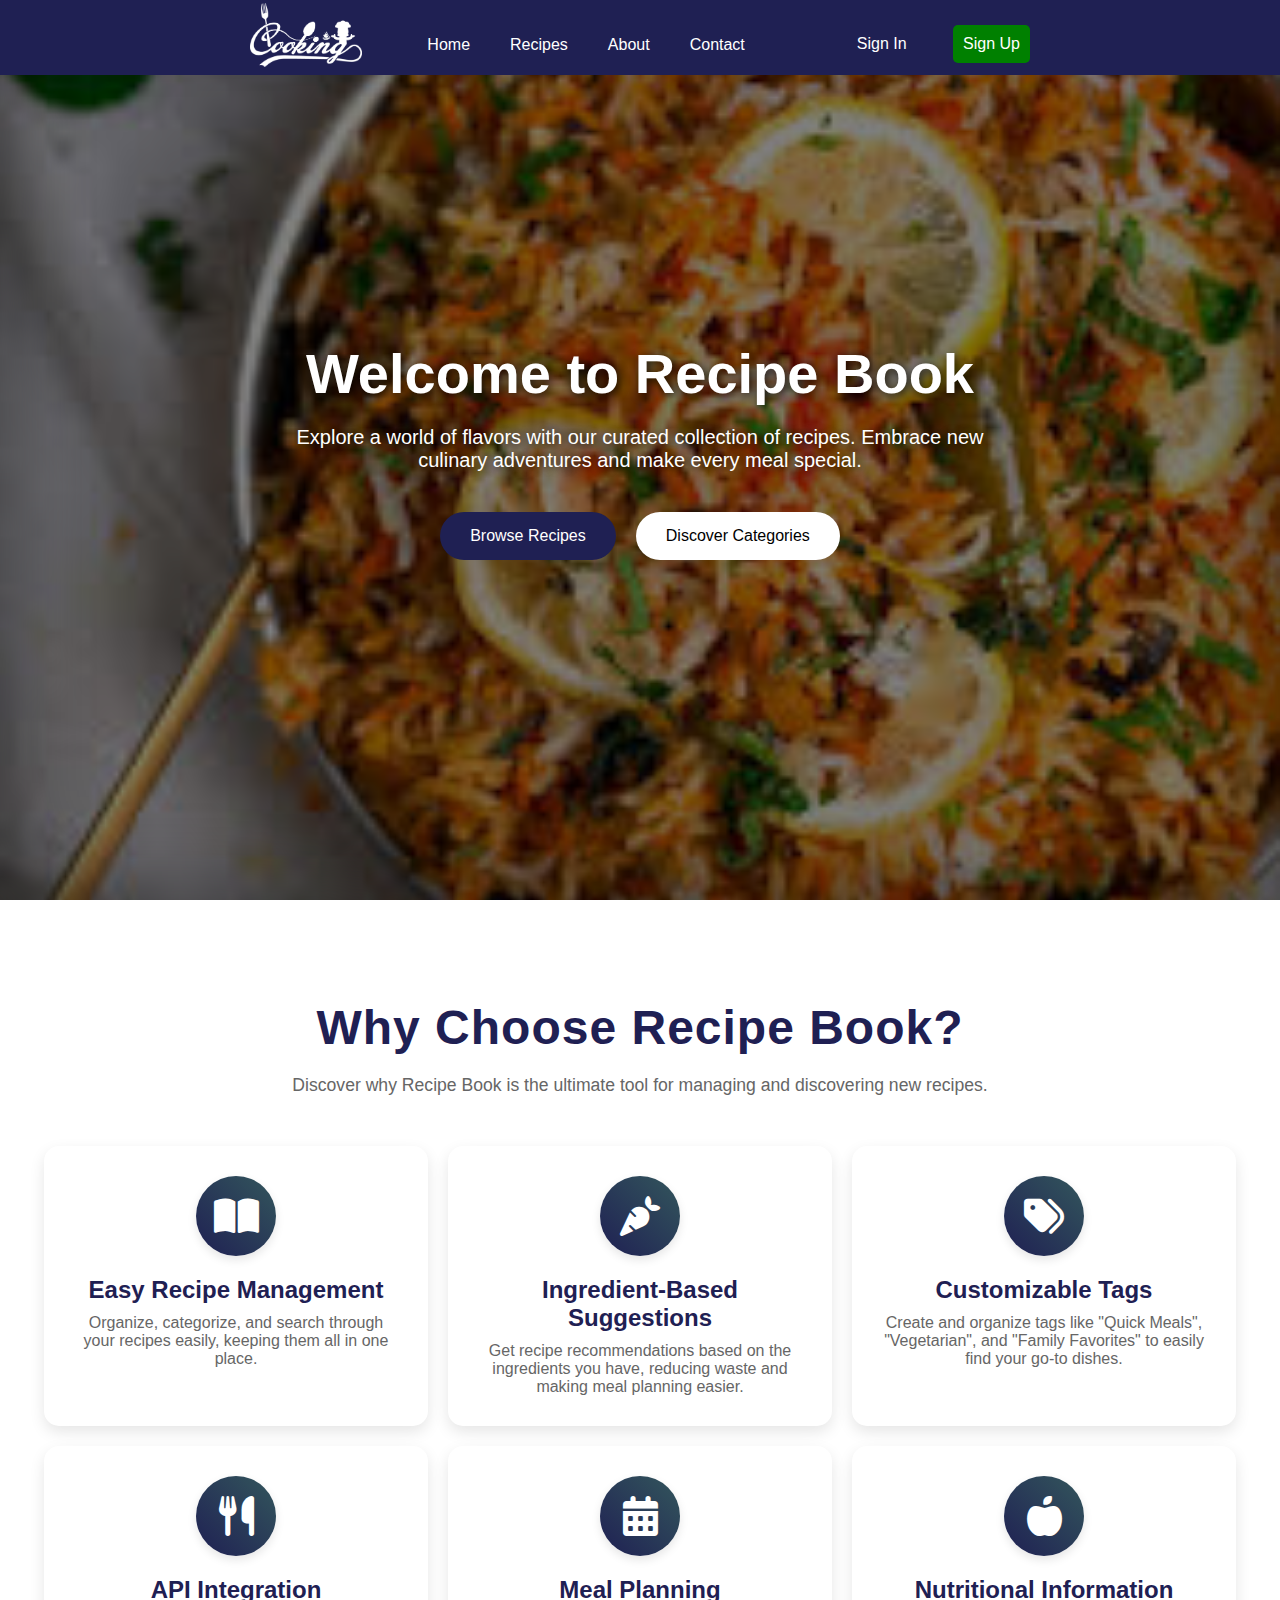
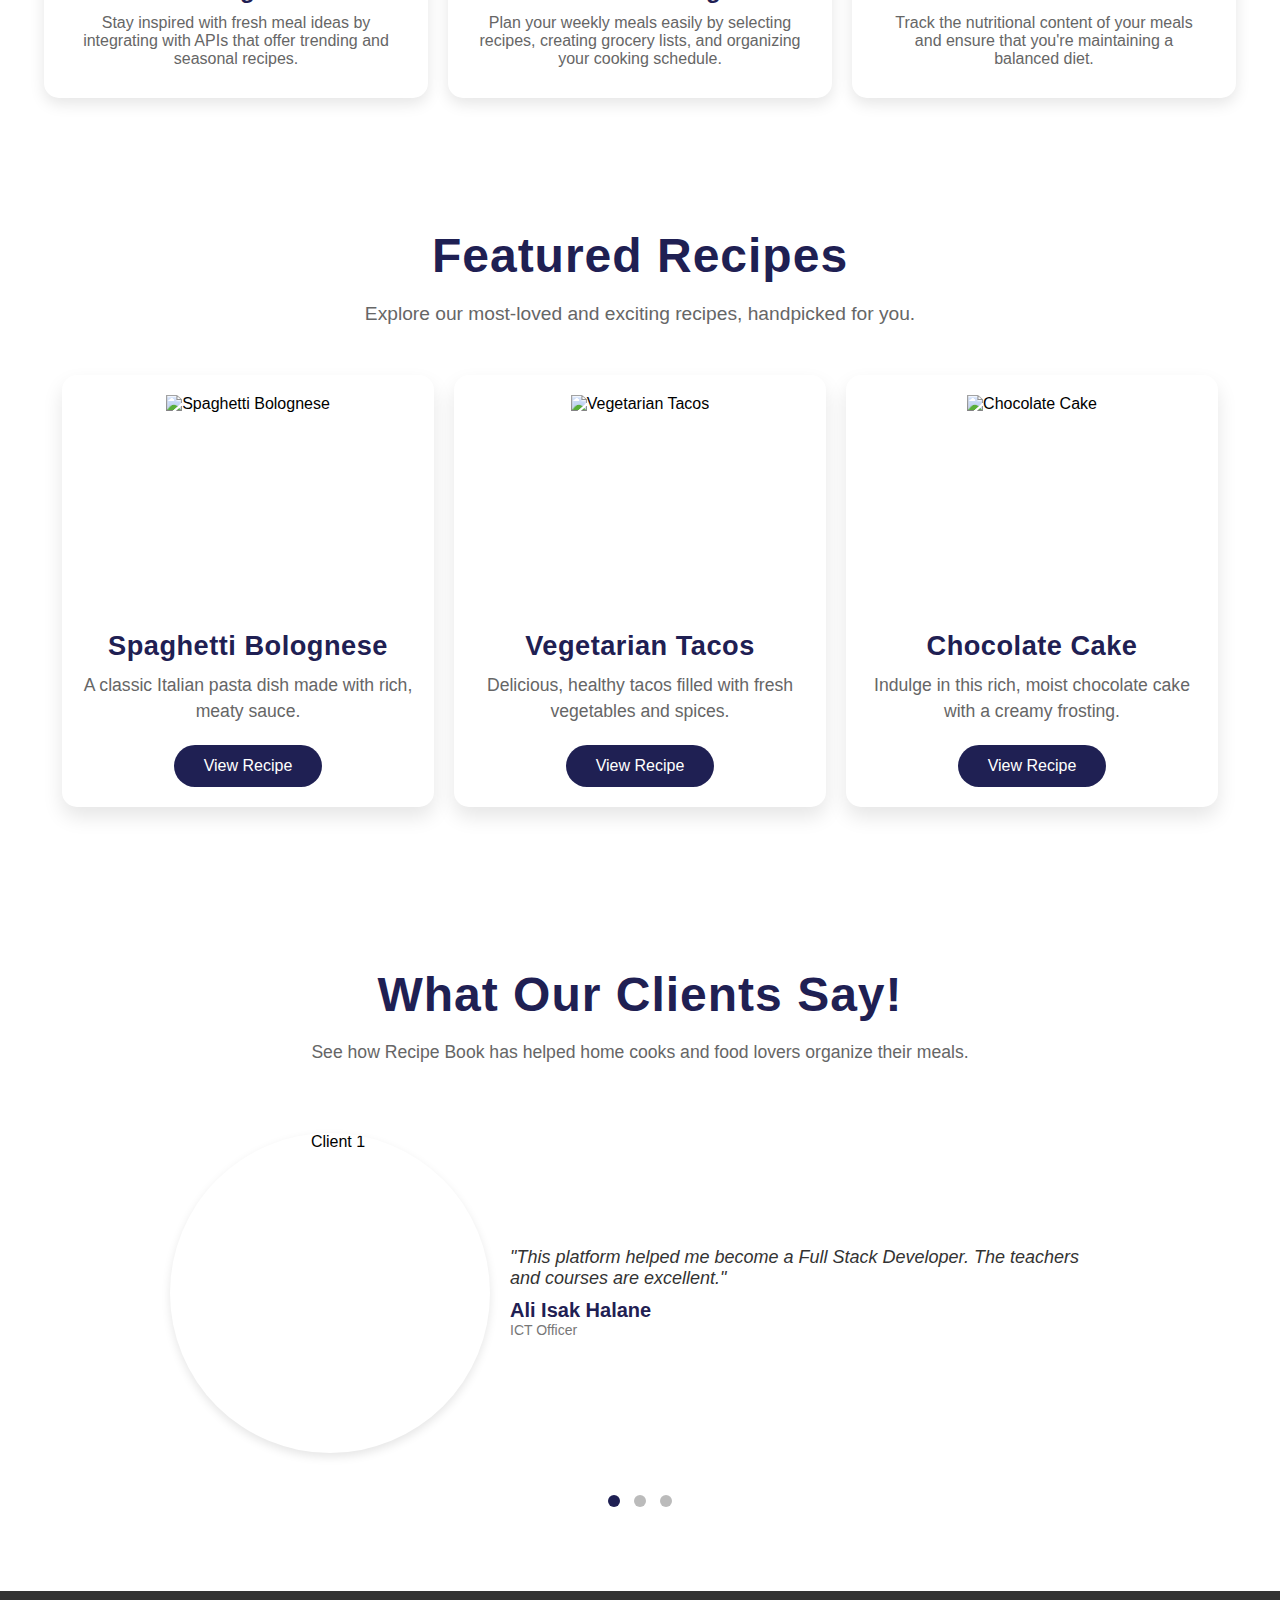
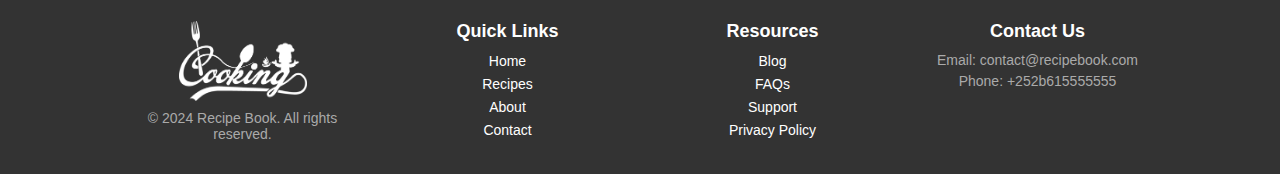
==== index.html @ ad0fe3bc "Updating HTML and css by adding Our logo and olso we add some pictures for hero sectio" ====
<!DOCTYPE html>
<html lang="en">
  <head>
    <meta charset="UTF-8" />
    <meta name="viewport" content="width=device-width, initial-scale=1.0" />
    <title>Recipe Book</title>
    <link
      rel="stylesheet"
      href="https://cdnjs.cloudflare.com/ajax/libs/font-awesome/6.5.2/css/all.min.css"
    />
    <link rel="stylesheet" href="style.css" />
  </head>
  <body>
    <header>
      <nav class="navbar">
        <img src="logo.png" alt="" class="logo">
        <a href="#" class="togle-button">
          <span class="bar"></span>
          <span class="bar"></span>
          <span class="bar"></span>
        </a>
        <div class="navbar-links">
          <ul>
            <li><a href="#home">Home</a></li>
            <li><a href="#service">Recipes</a></li>
            <li><a href="#portfolio">About</a></li>
            <li><a href="#blog">Contact</a></li>
          </ul>
          <div class="header-actions">
            <button class="sign-in">Sign In</button>
            <button class="sign-up">Sign Up</button>
          </div>
        </div>
      </nav>
    </header>

    <!-- Hero section -->
    <main class="main">
      <div class="hero-content">
        <h1>Welcome to Recipe Book</h1>
        <p>
          Explore a world of flavors with our curated collection of recipes.
          Embrace new culinary adventures and make every meal special.
        </p>
        <div class="hero-buttons">
          <button class="Recipes">Browse Recipes</button>
          <button class="Categories">Discover Categories</button>
        </div>
      </div>
    </main>

    <!-- Section two  -->
    <div></div>
    <section class="why-choose-us">
      <h2>Why Choose Recipe Book?</h2>
      <p class="section-description">
        Discover why Recipe Book is the ultimate tool for managing and
        discovering new recipes.
      </p>
      <div class="reasons">
        <!-- Existing 4 reasons -->
        <div class="reason-card">
          <div class="icon-bg">
            <i class="fas fa-book-open reason-icon"></i>
          </div>
          <h3>Easy Recipe Management</h3>
          <p>
            Organize, categorize, and search through your recipes easily,
            keeping them all in one place.
          </p>
        </div>
        <div class="reason-card">
          <div class="icon-bg">
            <i class="fas fa-carrot reason-icon"></i>
          </div>
          <h3>Ingredient-Based Suggestions</h3>
          <p>
            Get recipe recommendations based on the ingredients you have,
            reducing waste and making meal planning easier.
          </p>
        </div>
        <div class="reason-card">
          <div class="icon-bg">
            <i class="fas fa-tags reason-icon"></i>
          </div>
          <h3>Customizable Tags</h3>
          <p>
            Create and organize tags like "Quick Meals", "Vegetarian", and
            "Family Favorites" to easily find your go-to dishes.
          </p>
        </div>
        <div class="reason-card">
          <div class="icon-bg">
            <i class="fas fa-utensils reason-icon"></i>
          </div>
          <h3>API Integration</h3>
          <p>
            Stay inspired with fresh meal ideas by integrating with APIs that
            offer trending and seasonal recipes.
          </p>
        </div>

        <!-- New 4 reasons -->
        <div class="reason-card">
          <div class="icon-bg">
            <i class="fas fa-calendar-alt reason-icon"></i>
          </div>
          <h3>Meal Planning</h3>
          <p>
            Plan your weekly meals easily by selecting recipes, creating grocery
            lists, and organizing your cooking schedule.
          </p>
        </div>
        <div class="reason-card">
          <div class="icon-bg">
            <i class="fas fa-apple-alt reason-icon"></i>
          </div>
          <h3>Nutritional Information</h3>
          <p>
            Track the nutritional content of your meals and ensure that you're
            maintaining a balanced diet.
          </p>
        </div>
      </div>
    </section>

    <!-- Section three  -->
    <section class="featured-recipes">
      <h2>Featured Recipes</h2>

      <p class="section-description">
        Explore our most-loved and exciting recipes, handpicked for you.
      </p>
      <div class="recipe-cards">
        <div class="recipe-card">
          <div class="recipe-image-container">
            <img
              src="https://plus.unsplash.com/premium_photo-1664472619078-9db415ebef44?w=600&auto=format&fit=crop&q=60&ixlib=rb-4.0.3&ixid=M3wxMjA3fDB8MHxzZWFyY2h8NXx8U3BhZ2hldHRpJTIwQm9sb2duZXNlfGVufDB8fDB8fHww"
              alt="Spaghetti Bolognese"
            />
          </div>
          <h3>Spaghetti Bolognese</h3>
          <p>A classic Italian pasta dish made with rich, meaty sauce.</p>
          <button class="view-recipe-btn">View Recipe</button>
        </div>
        <div class="recipe-card">
          <div class="recipe-image-container">
            <img
              src="https://images.unsplash.com/photo-1529042410759-befb1204b468"
              alt="Vegetarian Tacos"
            />
          </div>
          <h3>Vegetarian Tacos</h3>
          <p>
            Delicious, healthy tacos filled with fresh vegetables and spices.
          </p>
          <button class="view-recipe-btn">View Recipe</button>
        </div>
        <div class="recipe-card">
          <div class="recipe-image-container">
            <img
              src="https://images.unsplash.com/photo-1588195538326-c5b1e9f80a1b?w=600&auto=format&fit=crop&q=60&ixlib=rb-4.0.3&ixid=M3wxMjA3fDB8MHxzZWFyY2h8M3x8Q2hvY29sYXRlJTIwQ2FrZXxlbnwwfHwwfHx8MA%3D%3D"
              alt="Chocolate Cake"
            />
          </div>
          <h3>Chocolate Cake</h3>
          <p>
            Indulge in this rich, moist chocolate cake with a creamy frosting.
          </p>
          <button class="view-recipe-btn">View Recipe</button>
        </div>
      </div>
    </section>

    <!-- Section four  -->
    <section class="testimonial-slider">
      <h2>What Our Clients Say!</h2>
      <p class="section-description">
        See how Recipe Book has helped home cooks and food lovers organize
        their meals.
      </p>

      <div class="testimonial-container">
        <div class="testimonial active fade">
          <div class="testimonial-content">
            <img
              src="https://media.istockphoto.com/id/1623086781/photo/happy-business-owner-managing-a-bakery-and-using-a-digital-tablet.jpg?s=612x612&w=0&k=20&c=amo1GKKbAZ9pvd03vLjyH8FLjjfVe1KAaX7MTzowk-0="
              alt="Client 1"
              class="testimonial-image"
            />
            <div class="testimonial-text">
              <p class="quote">
                "This platform helped me become a Full Stack Developer. The
                teachers and courses are excellent."
              </p>
              <h3>Ali Isak Halane</h3>
              <p class="position">ICT Officer</p>
            </div>
          </div>
        </div>
        <div class="testimonial fade">
          <div class="testimonial-content">
            <img
              src="https://media.istockphoto.com/id/1765589617/photo/domestic-culinary.jpg?s=612x612&w=0&k=20&c=cUvBGSWxP6o1Dc8PirTq5oFh0RJbtkmIW4Zu6YFUdRs="
              alt="Client 2"
              class="testimonial-image"
            />
            <div class="testimonial-text">
              <p class="quote">
                "The learning experience was amazing. I was able to complete the
                course while working."
              </p>
              <h3>Sara Mohamed</h3>
              <p class="position">Software Engineer</p>
            </div>
          </div>
        </div>
        <div class="testimonial fade">
          <div class="testimonial-content">
            <img
              src="https://media.istockphoto.com/id/1453737874/photo/sushi-restaurant.jpg?s=612x612&w=0&k=20&c=sivTSKQPJ6IulfMa-KwJd9fT7Sw2QSYYT7RuIdx50pc="
              alt="Client 3"
              class="testimonial-image"
            />
            <div class="testimonial-text">
              <p class="quote">
                "The platform is very user-friendly and helped me master
                programming in a short time."
              </p>
              <h3>Ahmed Ali</h3>
              <p class="position">Web Developer</p>
            </div>
          </div>
        </div>
      </div>
      <div class="dots">
        <span class="dot active" onclick="currentTestimonial(1)"></span>
        <span class="dot" onclick="currentTestimonial(2)"></span>
        <span class="dot" onclick="currentTestimonial(3)"></span>
      </div>
    </section>
    <footer class="footer">
        <div class="footer-container">
            <div class="footer-left">
                <img src="logo.png" alt="">
                <p>© 2024 Recipe Book. All rights reserved.</p>
            </div>
            <div class="footer-middle">
                <h4>Quick Links</h4>
                <ul>
                    <li><a href="#">Home</a></li>
                    <li><a href="#">Recipes</a></li>
                    <li><a href="#">About</a></li>
                    <li><a href="#">Contact</a></li>
                </ul>
            </div>
            <div class="footer-resources">
                <h4>Resources</h4>
                <ul>
                    <li><a href="#">Blog</a></li>
                    <li><a href="#">FAQs</a></li>
                    <li><a href="#">Support</a></li>
                    <li><a href="#">Privacy Policy</a></li>
                </ul>
            </div>
            <div class="footer-right">
                <h4>Contact Us</h4>
                <p>Email: contact@recipebook.com</p>
                <p>Phone: +252b615555555</p>
            </div>
        </div>
    </footer>
    

    <script src="main.js"></script>
  </body>
</html>
---- style.css ----
* {
  box-sizing: border-box;
  margin: 0;
  padding: 0;
}
body {
  font-family: Arial, sans-serif;
}
header {
  background-color: #1f2053;
  position: fixed;
  width: 100%;
  top: 0;
  z-index: 1000;
  padding-top: 15px;
}
.navbar {
  display: flex;
  color: white;
  justify-content: space-between;
  align-items: center;
  padding: 0 250px;
}
.navbar img{
  width: 7rem;
  height: 4rem;
  margin-top: -20px;
}
.brand-title {
  font-size: 1.5em;
  line-height: 60px;
}
.navbar-links {
  height: 100%;
  display: flex;
}
.navbar-links ul {
  display: flex;
  list-style: none;
  margin: 0;
  padding: 0;
}

.navbar-links li {
  padding: 0 20px;
  font-size: 1rem;
}
.navbar-links a {
  text-decoration: none;
  color: white;
  font-size: 1em;
  line-height: 60px;
  display: block;
}
.navbar-links a:hover{
  color: rgb(185, 185, 185);
}
.header-actions {
  /* display: flex; */
  align-items: center;
  margin-left: 50px;
}

.sign-in, .sign-up {
  padding: 10px 10px;
  margin-top: 10px;
  margin-left: 2rem;
  border: none;
  background-color: transparent;
  color: white;
  cursor: pointer;
  font-size: 1rem;
}

.sign-up {
  background-color: green; 
  border-radius: 5px;
  color: white;
}

.sign-in:hover {
  opacity:0.8;
  color: rgb(185, 185, 185);
}
.sign-up:hover{
  opacity:0.8;
  background-color: responsive;
}
/* .navbar-links a:hover{
      background-color: #444;
  } */

.togle-button {
  position: absolute;
  top: 15px;
  right: 20px;
  display: none;
  flex-direction: column;
  justify-content: space-between;
  width: 30px;
  height: 21px;
}
.togle-button .bar {
  height: 3px;
  width: 100%;
  background-color: white;
  border-radius: 10px;
}

/* Hero section  */
  .main {
    width: 100%;
    height: 100vh;
    display: flex;
    align-items: center;
    justify-content: center;
    position: relative;
    background: url('https://path-to-your-background-image.jpg') no-repeat center center/cover; 
  }
  
  .main::before {
    content: '';
    position: absolute;
    top: 0;
    left: 0;
    width: 100%;
    height: 100%;
    background: rgba(0, 0, 0, 0.5); 
    box-shadow: inset 0 0 100px rgba(0, 0, 0, 0.5); 
    z-index: 1;
  }
  
  /* Hero Content */
  .hero-content {
    width: 60%;
    max-width: 800px;
    padding: 40px;
    color: white;
    text-align: center;
    position: relative;
    z-index: 2; 
  }
  
  .hero-content h1 {
    font-family: Arial, "Helvetica Neue", Helvetica, sans-serif;
    font-size: 3.5em;
    margin: 0 0 20px;
    color: #fff;
    text-shadow: 2px 2px 10px rgba(0, 0, 0, 0.8); 
  }
  
  .hero-content p {
    font-family: Arial, "Helvetica Neue", Helvetica, sans-serif;
    font-size: 1.25em;
    margin: 0 0 40px;
    color: #fff;
    text-shadow: 1px 1px 8px rgba(0, 0, 0, 0.7);
  }
  
.hero-buttons {
  display: flex;
  gap: 20px;
  justify-content: center;
}

.hero-buttons button {
  padding: 15px 30px;
  font-size: 1rem;
  border: none;
  border-radius: 30px;
  cursor: pointer;
  transition: all 0.3s ease;
}

.Recipes {
  background-color: #1f2053;
  color: white;
}

.Categories {
  background-color: #ffffff;
  color: black;
}

.hero-buttons button:hover {
  transform: translateY(-5px);
  box-shadow: 0 10px 20px rgba(0, 0, 0, 0.2);
}

.Recipes:hover {
  background-color: black;
}

.Categories:hover {
  background-color: black;
  color: white;
}

/* section two  */
.why-choose-us {
  text-align: center;
  justify-content: center;
  align-items: center;
  margin-top: 100px;
}
.why-choose-us h2 {
  font-size: 3em;
  color: #1f2053;
  margin-bottom: 20px;
  font-weight: bold;
  letter-spacing: 1px;
}
.section-description {
  font-size: 1.1em;
  color: #666;
  margin-bottom: 50px;
}

.reasons {
  display: flex;
  justify-content: center;
  flex-wrap: wrap;
  gap: 20px;
}

.reason-card {
  background-color: white;
  padding: 30px;
  border-radius: 15px;
  box-shadow: 0 6px 15px rgba(0, 0, 0, 0.1);
  width: 30%;
  text-align: center;
  transition: transform 0.3s ease, box-shadow 0.3s ease;
  position: relative;
  overflow: hidden;
}

.icon-bg {
  background: linear-gradient(45deg, #1f2053, #33565c);
  border-radius: 50%;
  width: 80px;
  height: 80px;
  margin: 0 auto 20px;
  display: flex;
  align-items: center;
  justify-content: center;
  box-shadow: 0 4px 10px rgba(0, 0, 0, 0.1);
}

.reason-icon {
  font-size: 2.5em;
  color: white;
}

.reason-card h3 {
  font-size: 1.5em;
  color: #1f2053;
  margin-bottom: 10px;
}

.reason-card p {
  font-size: 1em;
  color: #666;
}

.reason-card:hover {
  transform: translateY(-10px);
  box-shadow: 0 10px 20px rgba(0, 0, 0, 0.2);
}

/* section three  */
.featured-recipes {
  text-align: center;
  padding: 80px 20px;
  /* background: linear-gradient(135deg, #f5f5f5, #ffffff); */
  margin-top: 50px;
  border-radius: 10px;
}

.featured-recipes h2 {
  font-size: 3em;
  color: #1f2053;
  margin-bottom: 20px;
  font-weight: bold;
  letter-spacing: 1px;
}

.featured-recipes .section-description {
  font-size: 1.2em;
  color: #666;
  margin-bottom: 50px;
}

.recipe-cards {
  display: flex;
  justify-content: center;
  gap: 20px;
  flex-wrap: wrap;
}

.recipe-card {
  background-color: white;
  padding: 20px;
  border-radius: 15px;
  box-shadow: 0 10px 20px rgba(0, 0, 0, 0.1);
  transition: transform 0.3s ease, box-shadow 0.3s ease;
  width: 30%;
  text-align: center;
  position: relative;
}

.recipe-card:hover {
  transform: translateY(-10px);
  box-shadow: 0 20px 30px rgba(0, 0, 0, 0.15);
}

.recipe-image-container {
  width: 100%;
  height: 220px;
  overflow: hidden;
  border-radius: 15px;
  margin-bottom: 15px;
}

.recipe-image-container img {
  width: 100%;
  height: 100%;
  object-fit: cover;
  transition: transform 0.3s ease;
}

.recipe-card:hover img {
  transform: scale(1.1);
}

.recipe-card h3 {
  font-size: 1.7em;
  color: #1f2053;
  margin-bottom: 10px;
  letter-spacing: 0.5px;
}

.recipe-card p {
  font-size: 1.1em;
  color: #666;
  margin-bottom: 20px;
  line-height: 1.5;
}

.view-recipe-btn {
  background-color: #1f2053;
  color: white;
  border: none;
  padding: 12px 30px;
  border-radius: 30px;
  font-size: 1em;
  cursor: pointer;
  transition: background-color 0.3s ease, transform 0.3s ease;
}

.view-recipe-btn:hover {
  background-color: #1f2053;
  transform: translateY(-3px);
}

/* section four */
.testimonial-slider {
  width: 100%;
  max-width: 1100px;
  margin: 50px auto;
  text-align: center;
  background-color: #ffffff;
  padding: 30px; 
  border-radius: 10px;
  box-shadow: none; 
  position: relative;
  border: none; 
}

.testimonial-slider h2 {
  font-size: 3em;
  color: #1f2053;
  margin-bottom: 20px;
  font-weight: bold;
  letter-spacing: 1px;
}

.testimonial-container {
  display: flex;
  align-items: center;
  justify-content: center;
}

.testimonial {
  display: none; 
}

.testimonial.active {
  display: flex;
  justify-content: flex-start;
  align-items: center;
  padding: 20px 0;
}

.testimonial-content {
  display: flex;
  align-items: center;
}

.testimonial-image {
  width: 20rem; 
  height: 20rem;
  border-radius: 50%;
  margin-right: 20px;
  object-fit: cover;
  box-shadow: 0 4px 10px rgba(0, 0, 0, 0.1);
}


.testimonial-text {
  max-width: 600px;
  font-size: 50rem;
  text-align: left;
}

.testimonial-text .quote {
  font-size: 18px; 
  font-style: italic;
  color: #333;
  margin-bottom: 10px;
  position: relative;
}

.testimonial-text h3 {
  margin-top: 5px;
  font-size: 20px;
  font-weight: bold;
  color: #1f2053;
}

.position {
  font-size: 14px;
  color: #777;
}


.dots {
  text-align: center;
  margin-top: 20px;
}

.dot {
  height: 12px; 
  width: 12px;
  background-color: #bbb;
  border-radius: 50%;
  display: inline-block;
  margin: 0 5px;
  cursor: pointer;
  transition: background-color 0.3s ease;
}

.dot.active {
  background-color: #1f2053;
}

.fade {
  animation: fade 1s ease-in-out;
}

/* Footer Section */
.footer {
  background-color: #333;
  color: white;
  padding: 20px 0;
  text-align: center;
  margin-top: 50px;
}

.footer-container {
  max-width: 1100px;
  margin: 0 auto;
  display: flex;
  justify-content: space-between;
  align-items: flex-start;
  flex-wrap: wrap;
  padding: 0 20px;
}

.footer-left,
.footer-middle,
.footer-resources,
.footer-right {
  flex: 1;
  margin: 10px;
}

.footer-left img {
  width: 8rem;
  height: 5rem;
  font-size: 24px;
  margin-top: auto;
  /* margin-bottom: 10px; */
}

.footer-left p {
  font-size: 14px;
  margin-top: 5px;
  color: #aaa;
}

/* Footer Middle Section */
.footer-middle h4,
.footer-resources h4 {
  font-size: 18px;
  margin-bottom: 10px;
}

.footer-middle ul,
.footer-resources ul {
  list-style-type: none;
  padding: 0;
}

.footer-middle ul li,
.footer-resources ul li {
  margin-bottom: 5px;
}

.footer-middle ul li a,
.footer-resources ul li a {
  color: white;
  text-decoration: none;
  font-size: 14px;
}

.footer-middle ul li a:hover,
.footer-resources ul li a:hover {
  color: #4caf50;
}

/* Footer Right Section */
.footer-right h4 {
  font-size: 18px;
  margin-bottom: 10px;
}

.footer-right p {
  font-size: 14px;
  margin: 5px 0;
  color: #aaa;
}


/* Responsive Style*/
@media (max-width: 768px) {
  .navbar {
    flex-direction: column;
    align-items: flex-start;
    padding: 0 10px;
  }
  
  .navbar img{
    margin-top: -20px;
  }

  .togle-button {
    display: flex;
    cursor: pointer;
    margin-top: 5px;
  }

  .navbar-links {
    width: 100%;
    max-height: 0;
    overflow: hidden;
    opacity: 0;
    transition: max-height 0.7s ease-in-out, opacity 0.7s ease-in-out;
    flex-direction: column;
  }

  .navbar-links ul {
    flex-direction: column;
    width: 100%;
    list-style: none;
    padding: 0;
    margin: 0;
  }

  .navbar-links ul li {
    width: 100%;
    text-align: center;
    /* padding: 10px 0; */
  }

  .navbar-links a {
    text-decoration: none;
    color: white;
    padding: 10px 0;
    display: block;
    font-size: 1rem;
    line-height: 20px;
  }

  .header-actions {
    display: flex;
    flex-direction: column;
    width: 100%;
    text-align: center;
    margin: 10px 0;
    margin-left: -10px;
  }

  .sign-in, .sign-up {
    width: 100%;
    padding: 10px 15px;
    border: none;
    background-color: transparent;
    color: white;
    cursor: pointer;
    font-size: 1rem;
  }

  .sign-up {
    background-color: green;
    color: white;
    border-radius: 5px;
    
  }

  .sign-in:hover, .sign-up:hover {
    opacity: 0.8;
  }

  .navbar.active .navbar-links {
    max-height: 600px; /* Adjust based on the total content */
    opacity: 1;
  }

  /*  */

  .navbar.active .togle-button .bar:nth-child(2) {
    opacity: 0;
  }
  .navbar.active .togle-button .bar:nth-child(1) {
    transform: translateY(9px) rotate(46deg);
  }
  .navbar.active .togle-button .bar:nth-child(3) {
    transform: translateY(-9px) rotate(-46deg);
  }
  /* Hero section*/
  .hero-content {
    width: 90%;
  }

  .hero-content h1 {
    font-size: 2em;
  }

  .hero-content p {
    font-size: 1em;
  }

  .hero-buttons input[type="button"] {
    padding: 8px 10px;
    font-size: 0.5rem;

  }
  .hero-buttons button {
    font-size: 0.7rem;
    padding: 8px 10px;
  }

  /* Section two  */
  .why-choose-us h2{
    font-size: 1.89rem;
  }
  .section-description{
    font-size: 1rem;
  }
  .reason-card {
    width: 90%; 
    font-size: 1rem;
  }

  /* Secton Three  */
  .featured-recipes h2{
    font-size: 2rem;
  }
  .section-description{
    font-size: 1rem;
  }
  .recipe-card {
    width: 100%;
    margin-bottom: 20px;
    font-size: 1rem;
  }

  /* Secton Four  */
  .testimonial-slider h2{
    font-size: 2rem;
  }
  .section-description{
    font-size: 1rem;
  }
  .testimonial-content {
    flex-direction: column; 
  }

  .testimonial-image {
    width: 15rem; 
    height: 15rem;
    margin-bottom: 20px;
  }

  /* footer section  */
  .footer-container {
    flex-direction: column;
    text-align: left;
  }

  .footer-left,.footer-middle,.footer-resources,.footer-right {
    margin:15px 0;
  }
}
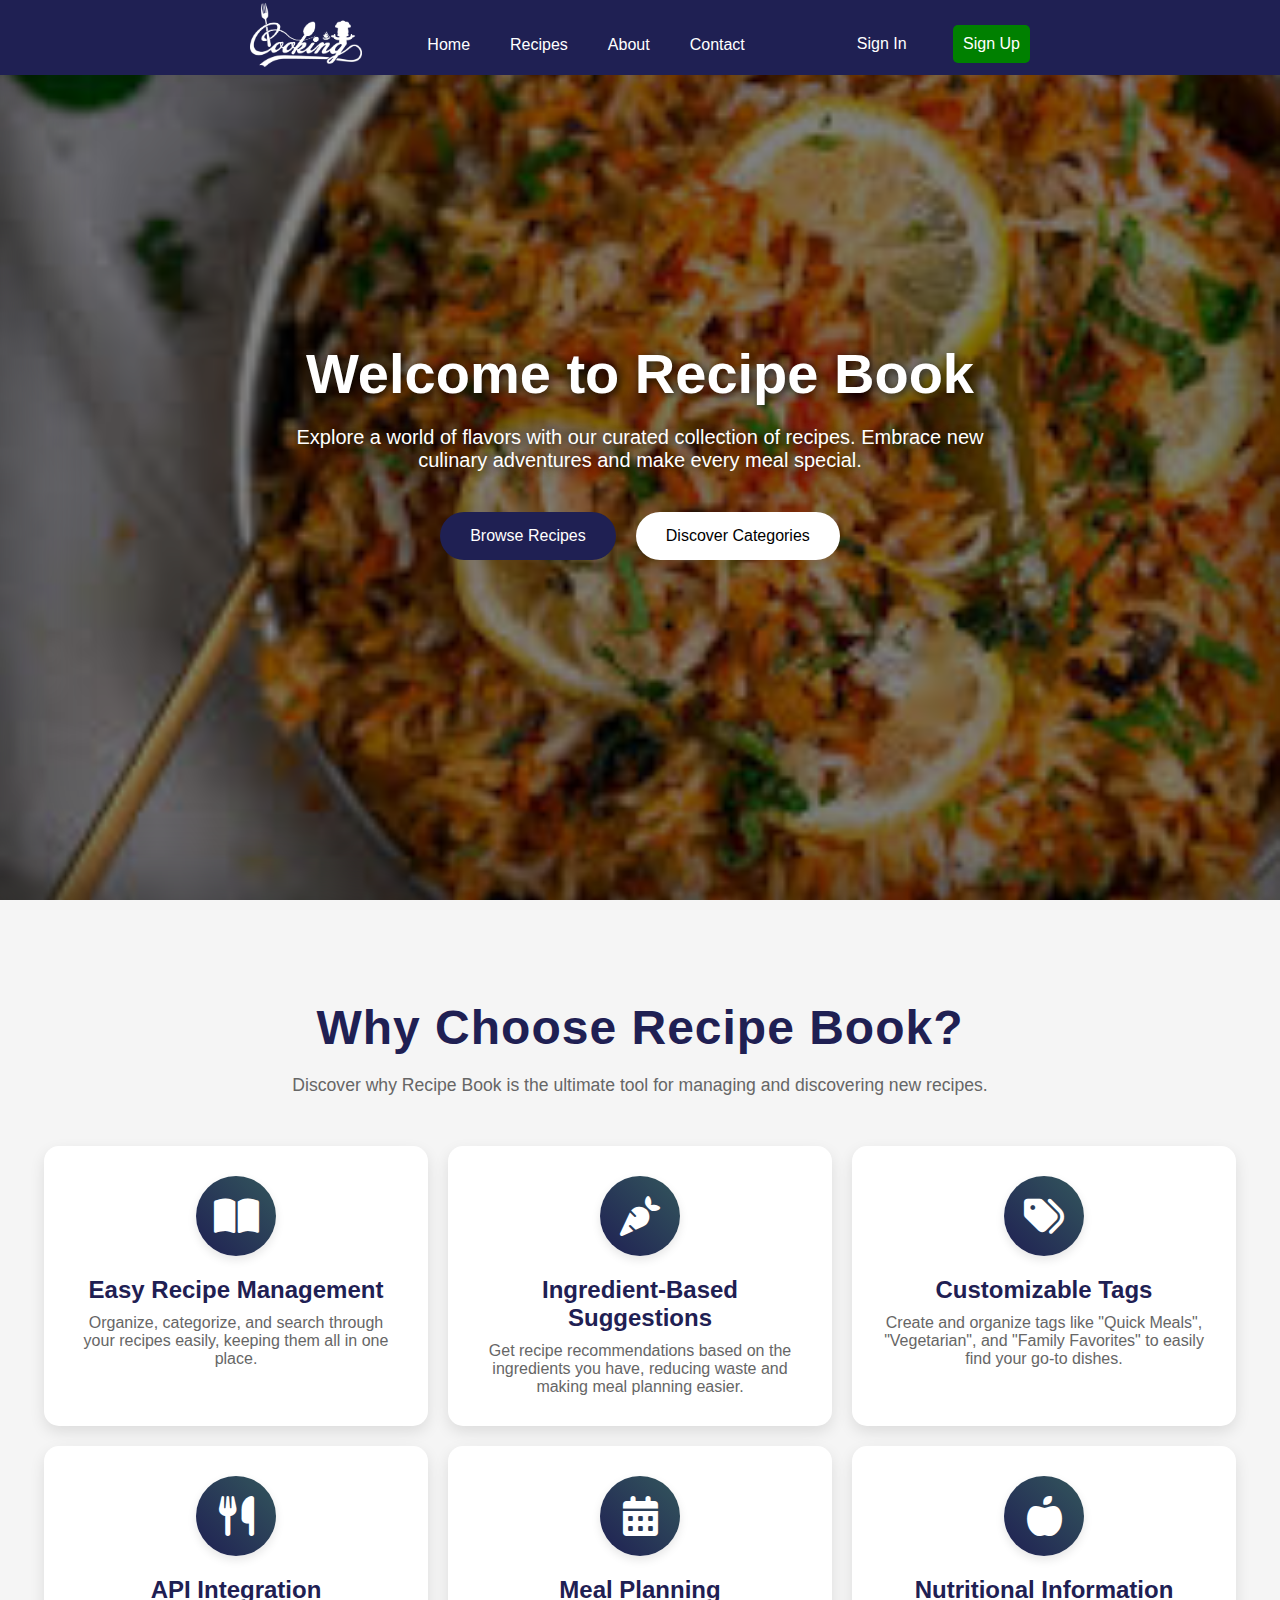
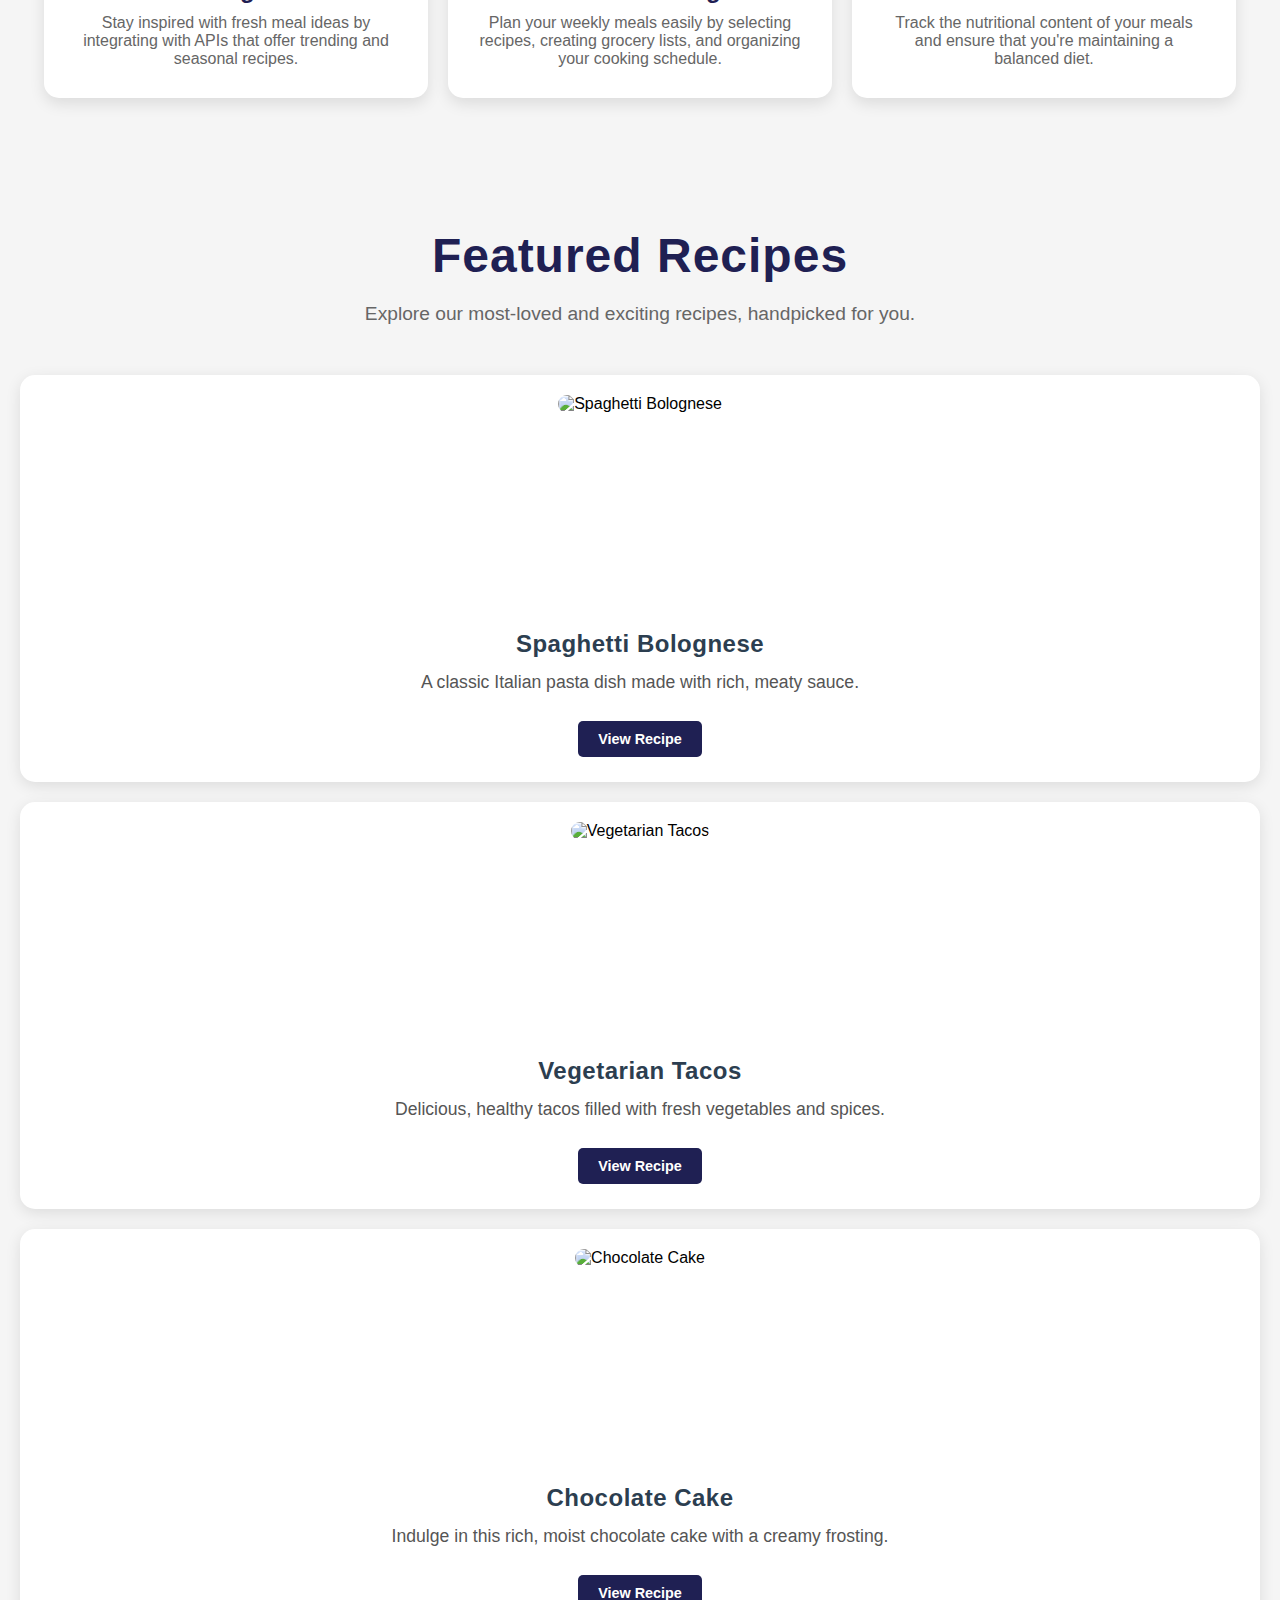
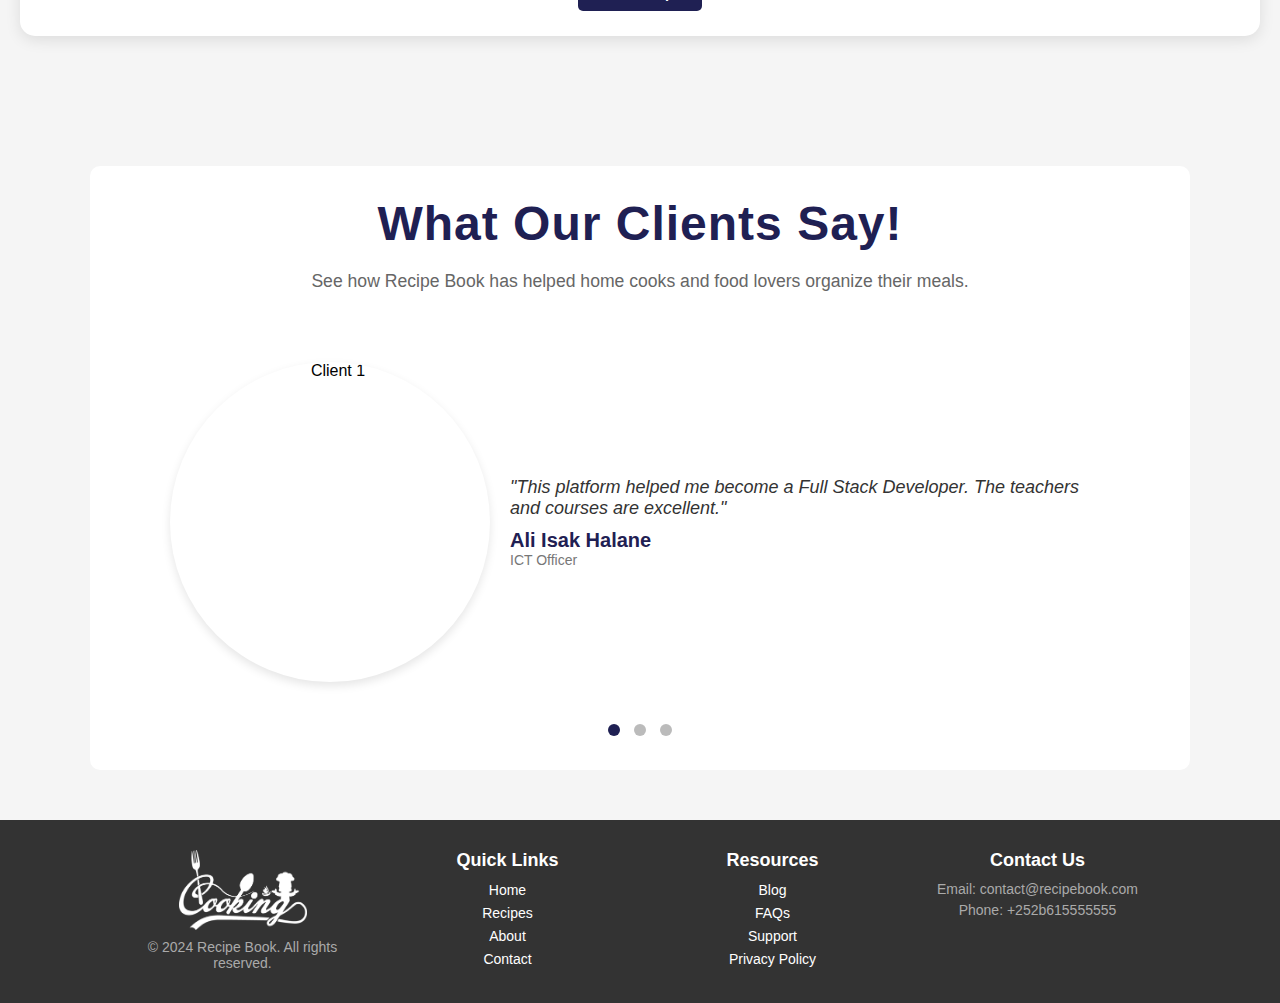
==== commit a1afd7ac: "Updating may all html and css and ading model.html and it's css and also the js" ====
--- a/index.html
+++ b/index.html
@@ -13,7 +13,7 @@
   <body>
     <header>
       <nav class="navbar">
-        <img src="logo.png" alt="" class="logo">
+        <img src="images/logo.png" alt="" class="logo">
         <a href="#" class="togle-button">
           <span class="bar"></span>
           <span class="bar"></span>
@@ -21,10 +21,10 @@
         </a>
         <div class="navbar-links">
           <ul>
-            <li><a href="#home">Home</a></li>
-            <li><a href="#service">Recipes</a></li>
-            <li><a href="#portfolio">About</a></li>
-            <li><a href="#blog">Contact</a></li>
+            <li><a href="index.html">Home</a></li>
+            <li><a href="recipe">Recipes</a></li>
+            <li><a href="#About">About</a></li>
+            <li><a href="contact.html">Contact</a></li>
           </ul>
           <div class="header-actions">
             <button class="sign-in">Sign In</button>
@@ -242,7 +242,7 @@
     <footer class="footer">
         <div class="footer-container">
             <div class="footer-left">
-                <img src="logo.png" alt="">
+                <img src="images/logo.png" alt="">
                 <p>© 2024 Recipe Book. All rights reserved.</p>
             </div>
             <div class="footer-middle">
--- a/style.css
+++ b/style.css
@@ -4,6 +4,9 @@
   padding: 0;
 }
 body {
+  width: 100%;
+  height: 100%;
+  background-color: #f5f5f5;
   font-family: Arial, sans-serif;
 }
 header {
@@ -115,7 +118,8 @@
     align-items: center;
     justify-content: center;
     position: relative;
-    background: url('https://path-to-your-background-image.jpg') no-repeat center center/cover; 
+    background: url('') no-repeat center center/cover; 
+
   }
   
   .main::before {
@@ -468,6 +472,7 @@
   animation: fade 1s ease-in-out;
 }
 
+
 /* Footer Section */
 .footer {
   background-color: #333;
@@ -509,7 +514,6 @@
   color: #aaa;
 }
 
-/* Footer Middle Section */
 .footer-middle h4,
 .footer-resources h4 {
   font-size: 18px;
@@ -539,7 +543,6 @@
   color: #4caf50;
 }
 
-/* Footer Right Section */
 .footer-right h4 {
   font-size: 18px;
   margin-bottom: 10px;
@@ -550,6 +553,492 @@
   margin: 5px 0;
   color: #aaa;
 }
+
+
+/* Contact Page  */
+.contact{
+  margin-top: 8rem;
+  margin-bottom: 5rem;
+  text-align: center;
+}
+.contact h1{
+  font-size: 3em;
+  color: #1f2053;
+  margin-bottom: 20px;
+  font-weight: bold;
+  letter-spacing: 1px;
+}
+
+.contact-container {
+  display: flex;
+  max-width: 1000px;
+  margin: 0 auto;
+  background-color: white;
+  border-radius: 10px;
+  box-shadow: 0 4px 10px rgba(0, 0, 0, 0.1);
+  overflow: hidden;
+}
+
+.contact-info {
+  background-color: #1f2053;
+  color: white;
+  padding: 30px;
+  flex: 1;
+  text-align: left;
+}
+
+.contact-info h2 {
+  font-size: 24px;
+  margin-bottom: 15px;
+}
+
+.contact-info p {
+  font-size: 18px; 
+  font-style: italic;
+  color: #fffefe;
+  position: relative;
+  margin-bottom: 25px;
+  font-size: 16px;
+}
+
+.contact-details p {
+  
+  margin-bottom: 10px;
+  font-size: 14px;
+}
+
+.contact-details i {
+  margin-right: 10px;
+}
+
+
+.contact-form {
+  padding: 30px;
+  flex: 2;
+  
+}
+
+.contact-form h2 {
+  font-size: 24px;
+  margin-bottom: 20px;
+}
+
+.contact-form .form-row {
+  display: flex;
+  margin-bottom: 20px;
+}
+
+.contact-form .form-row input,
+.contact-form .form-row textarea {
+  width: 50%;
+  margin-right: 10px;
+  padding: 15px;
+  border: 1px solid #ddd;
+  border-radius: 5px;
+  font-size: 14px;
+}
+.contact-form .form-row .subject{
+  width: 100%;
+}
+.contact-form .form-row textarea {
+  width: 100%;
+  margin-right: 0;
+}
+
+
+.contact-form button {
+  width: 100%;
+  background-color: #1f2053;
+  color: white;
+  padding: 15px 30px;
+  border: none;
+  border-radius: 5px;
+  font-size: 16px;
+  cursor: pointer;
+}
+
+.contact-form button:hover {
+  background-color: #18a65e;
+}
+
+/* SignUp page  */
+.form-section {
+  display: flex;
+  justify-content: center;
+  align-items: center;
+  padding: 60px 15px;
+  margin-top: 5rem;
+}
+
+.form-container {
+  width: 400px;
+  padding: 30px;
+  background: white;
+  border-radius: 10px;
+  box-shadow: 0 10px 30px rgba(0, 0, 0, 0.1);
+}
+
+.form-container h2 {
+  text-align: center;
+  margin-bottom: 20px;
+  color: #333;
+}
+
+.form-container input {
+  width: 100%;
+  padding: 15px;
+  margin: 10px 0;
+  border: 1px solid #ccc;
+  border-radius: 5px;
+}
+
+.form-container button {
+  width: 100%;
+  padding: 15px;
+  border: none;
+  background-color: #3ba757;
+  color: white;
+  border-radius: 5px;
+  font-size: 16px;
+  cursor: pointer;
+}
+
+.form-container button:hover {
+  background-color: #369b48;
+}
+
+.form-container p {
+  text-align: center;
+  margin-top: 20px;
+}
+
+.form-container p a {
+  color: #3ba757;
+  text-decoration: none;
+}
+
+/* SignIn  */
+.login-section {
+  display: flex;
+  justify-content: center;
+  align-items: center;
+  padding: 60px 15px;
+  margin-top: 5rem;
+  background-color: #f5f5f5;
+}
+
+.login-container {
+  width: 400px;
+  padding: 30px;
+  background: white;
+  border-radius: 10px;
+  box-shadow: 0 10px 30px rgba(0, 0, 0, 0.1);
+}
+
+.login-container h2 {
+  text-align: center;
+  margin-bottom: 20px;
+  color: #333;
+}
+
+.login-container input {
+  width: 100%;
+  padding: 15px;
+  margin: 10px 0;
+  border: 1px solid #ccc;
+  border-radius: 5px;
+}
+
+.login-container button {
+  width: 100%;
+  padding: 15px;
+  border: none;
+  background-color: #3ba757;
+  color: white;
+  border-radius: 5px;
+  font-size: 16px;
+  cursor: pointer;
+}
+
+.login-container button:hover {
+  background-color: #369b48;
+}
+
+.login-container p {
+  text-align: center;
+  margin-top: 20px;
+}
+
+.login-container p a {
+  color: #3ba757;
+  text-decoration: none;
+}
+
+
+/* Drop down style  */
+.navbar-links .user-nav a {
+  text-decoration: none;
+  color: white;
+  font-size: 1.07em;
+  line-height: 60px; 
+  display: block;
+}
+
+.navbar-links .user-nav {
+  position: relative;
+  display: inline-block;
+}
+
+.navbar-links .user-nav a {
+  padding: 0 0px; 
+  
+}
+
+.navbar-links .user-nav .dropdown {
+  display: none;
+  position: absolute;
+  top: 100%; 
+  left: 0;
+  background-color: white;
+  border: 1px solid #ddd;
+  border-radius: 10px;
+  box-shadow: 0 4px 20px rgba(0, 0, 0, 0.1);
+  width: 180px;
+  padding: 15px;
+  font-size: 15px;
+  z-index: 1000;
+}
+
+.user-nav a {
+  text-decoration: none;
+  color: white;
+  font-size: 1rem;
+  line-height: 60px;
+  display: flex;
+  align-items: center;
+  cursor: pointer;
+}
+
+.navbar .user-nav .user-avatar {
+  width: 24px;
+  height: 24px;
+  filter: invert(1) brightness(2); 
+  border-radius: 50%;
+  object-fit: cover;
+  vertical-align: middle; 
+  margin-top: 0px;
+}
+
+.user-nav .dropdown {
+  display: none;
+  position: absolute;
+  background-color: white;
+  border: 1px solid #ddd;
+  list-style: none;
+  padding: 10px;
+  margin: 0;
+  top: 100%;
+  left: 0;
+  width: 150px;
+  box-shadow: 0 4px 10px rgba(0, 0, 0, 0.1);
+  border-radius: 8px; 
+}
+
+.user-nav .dropdown.active {
+  display: block;
+}
+
+.user-nav .dropdown li {
+  padding: 8px 10px;
+}
+
+.user-nav .dropdown li a {
+  text-decoration: none;
+  color: #333;
+  display: block;
+  transition: background-color 0.2s ease;
+}
+
+.user-nav .dropdown li a:hover {
+  color: #dddede;
+}
+
+
+
+/* Add new recipe  */
+.add-recipe-form {
+  width: 90%;
+  max-width: 700px;
+  margin: 100px auto;
+  background-color: #ffffff;
+  padding: 30px;
+  border-radius: 15px;
+  box-shadow: 0 8px 20px rgba(0, 0, 0, 0.1);
+}
+
+.add-recipe-form h1 {
+  text-align: center;
+  margin-bottom: 20px;
+  color: #333;
+  font-size: 24px;
+  font-weight: bold;
+}
+
+/* Form Group Styles */
+.form-group {
+  margin-bottom: 20px;
+}
+
+.form-group label {
+  display: block;
+  margin-bottom: 8px;
+  font-weight: bold;
+  color: #444;
+  font-size: 16px;
+}
+
+.form-group input[type="text"],
+.form-group input[type="file"],
+.form-group textarea {
+  width: 100%;
+  padding: 12px 15px;
+  border: 1px solid #ddd;
+  border-radius: 5px;
+  font-size: 14px;
+  background-color: #fafafa;
+}
+
+/* Focus Styles */
+.form-group input[type="text"]:focus,
+.form-group input[type="file"]:focus,
+.form-group textarea:focus {
+  outline: none;
+  border-color: #3ba757;
+  background-color: #eaf4ea;
+}
+
+/* Textarea Styles */
+.form-group textarea {
+  resize: vertical;
+  min-height: 100px;
+}
+
+/* Submit Button Styles */
+.submit-btn {
+  width: 100%;
+  background-color: #3ba757;
+  color: white;
+  padding: 15px;
+  border: none;
+  border-radius: 8px;
+  font-size: 16px;
+  cursor: pointer;
+  transition: background-color 0.3s;
+  font-weight: bold;
+  margin-top: 10px;
+}
+
+.submit-btn:hover {
+  background-color: #2e8b4c;
+}
+
+
+
+
+/* View Recipes  */
+.page-title {
+  text-align: center;
+  margin-top: 60px;
+  margin-bottom: 20px;
+  font-size: 2rem;
+  color: #1f2053;
+  font-weight: bold;
+}
+
+/* Container for Recipes */
+.recipes-container {
+  min-height: 90vh;
+  display: flex;
+  flex-direction: column;
+  align-items: center;
+  padding: 20px;
+}
+
+.recipe-list {
+  width: 90%;
+  max-width: 1200px;
+  display: grid;
+  grid-template-columns: repeat(3, 1fr); /* Default to 3 columns */
+  gap: 20px;
+}
+
+/* Recipe Card Styling */
+.recipe-card {
+  background-color: white;
+  border-radius: 15px;
+  padding: 20px;
+  box-shadow: 0 4px 15px rgba(0, 0, 0, 0.1);
+  text-align: center;
+  transition: transform 0.2s ease-in-out, box-shadow 0.2s ease-in-out;
+  width: 100%; 
+}
+
+.recipe-card:hover {
+  transform: translateY(-5px);
+}
+
+.recipe-card img {
+  width: 100%;
+  height: auto;
+  border-radius: 12px;
+}
+
+.recipe-card h3 {
+  font-size: 24px;
+  color: #2c3e50;
+  margin-top: 15px;
+}
+
+.recipe-card p {
+  color: #555;
+  line-height: 1.6;
+  margin-top: 10px;
+}
+
+/* Recipe Card Buttons */
+.recipe-card button {
+  display: inline-block;
+  padding: 10px 20px;
+  margin: 5px 10px;
+  font-size: 0.9rem;
+  font-weight: bold;
+  border: none;
+  border-radius: 5px;
+  cursor: pointer;
+  transition: all 0.3s ease;
+}
+
+/* Edit Button */
+.edit-recipe-btn {
+  background-color: #4CAF50; /* Green color for edit button */
+  color: white;
+}
+
+.edit-recipe-btn:hover {
+  background-color: #45A049;
+}
+
+/* Delete Button */
+.delete-recipe-btn {
+  background-color: #f44336; /* Red color for delete button */
+  color: white;
+}
+
+.delete-recipe-btn:hover {
+  background-color: #e53935;
+}
+
+
 
 
 /* Responsive Style*/
@@ -633,7 +1122,7 @@
   }
 
   .navbar.active .navbar-links {
-    max-height: 600px; /* Adjust based on the total content */
+    max-height: 600px; 
     opacity: 1;
   }
 
@@ -722,4 +1211,120 @@
   .footer-left,.footer-middle,.footer-resources,.footer-right {
     margin:15px 0;
   }
-}
+
+  /* Contact Page  */
+  .contact-container {
+    flex-direction: column;
+    margin: 0 7px;
+  }
+
+  .contact-info,
+  .contact-form {
+    padding: 20px;
+    flex: 1;
+  }
+
+  .contact-form .form-row {
+    flex-direction: column;
+    margin-bottom: 10px;
+  }
+  
+  .contact-form .form-row input{
+    margin-bottom: 10px;
+  }
+
+  .contact-form .form-row input,
+  .contact-form .form-row textarea {
+    width: 100%;
+    margin-right: 0;
+    
+  }
+
+
+  /* signUp  */
+  .form-container {
+    width: 100%;
+  }
+  /* SignIn  */
+  .login-container {
+    width: 90%; 
+  }
+
+  /* drop down  */
+  .user-nav a {
+    width: 100%;
+    text-align: center;
+    padding: 15px 0;
+    font-size: 1rem;
+    line-height: 1.5;
+  }
+
+  .user-nav .dropdown {
+    width: 90%; 
+    position:relative;
+    align-items: center;
+    box-shadow: none;
+    padding: 5px 0; 
+    margin: 5px 0;
+    border-radius: 8px;
+    height: 170px;
+  }
+
+  .user-nav .dropdown li {
+     padding-top: 1px;
+     padding-bottom: 1px;
+  }
+
+  .user-nav .dropdown li:last-child {
+    border-bottom: none; 
+  }
+
+  .user-nav .dropdown li a {
+    color: #333;
+    text-decoration: none;
+    font-size: 0.9rem; 
+    transition: background-color 0.3s ease, color 0.3s ease;
+    margin-top: -10px;
+  }
+
+  .user-nav .dropdown li a:hover {
+    background-color: #1f2053;
+    color: white;
+  }
+
+
+
+  /* Add new recipe  */
+  .add-recipe-form {
+    padding: 20px;
+}
+
+.add-recipe-form h1 {
+    font-size: 22px;
+}
+
+.form-group label,
+.form-group input[type="text"],
+.form-group input[type="file"],
+.form-group textarea,
+.submit-btn {
+    font-size: 14px;
+}
+
+.submit-btn {
+    padding: 12px;
+}
+
+  /* View recipes  */
+  .recipe-list {
+    grid-template-columns: 1fr; 
+  }
+
+  .recipe-card {
+    width: 90%; 
+    margin: 0 auto;
+  }
+  .recipe-card img {
+    height: 180px; 
+  }
+}
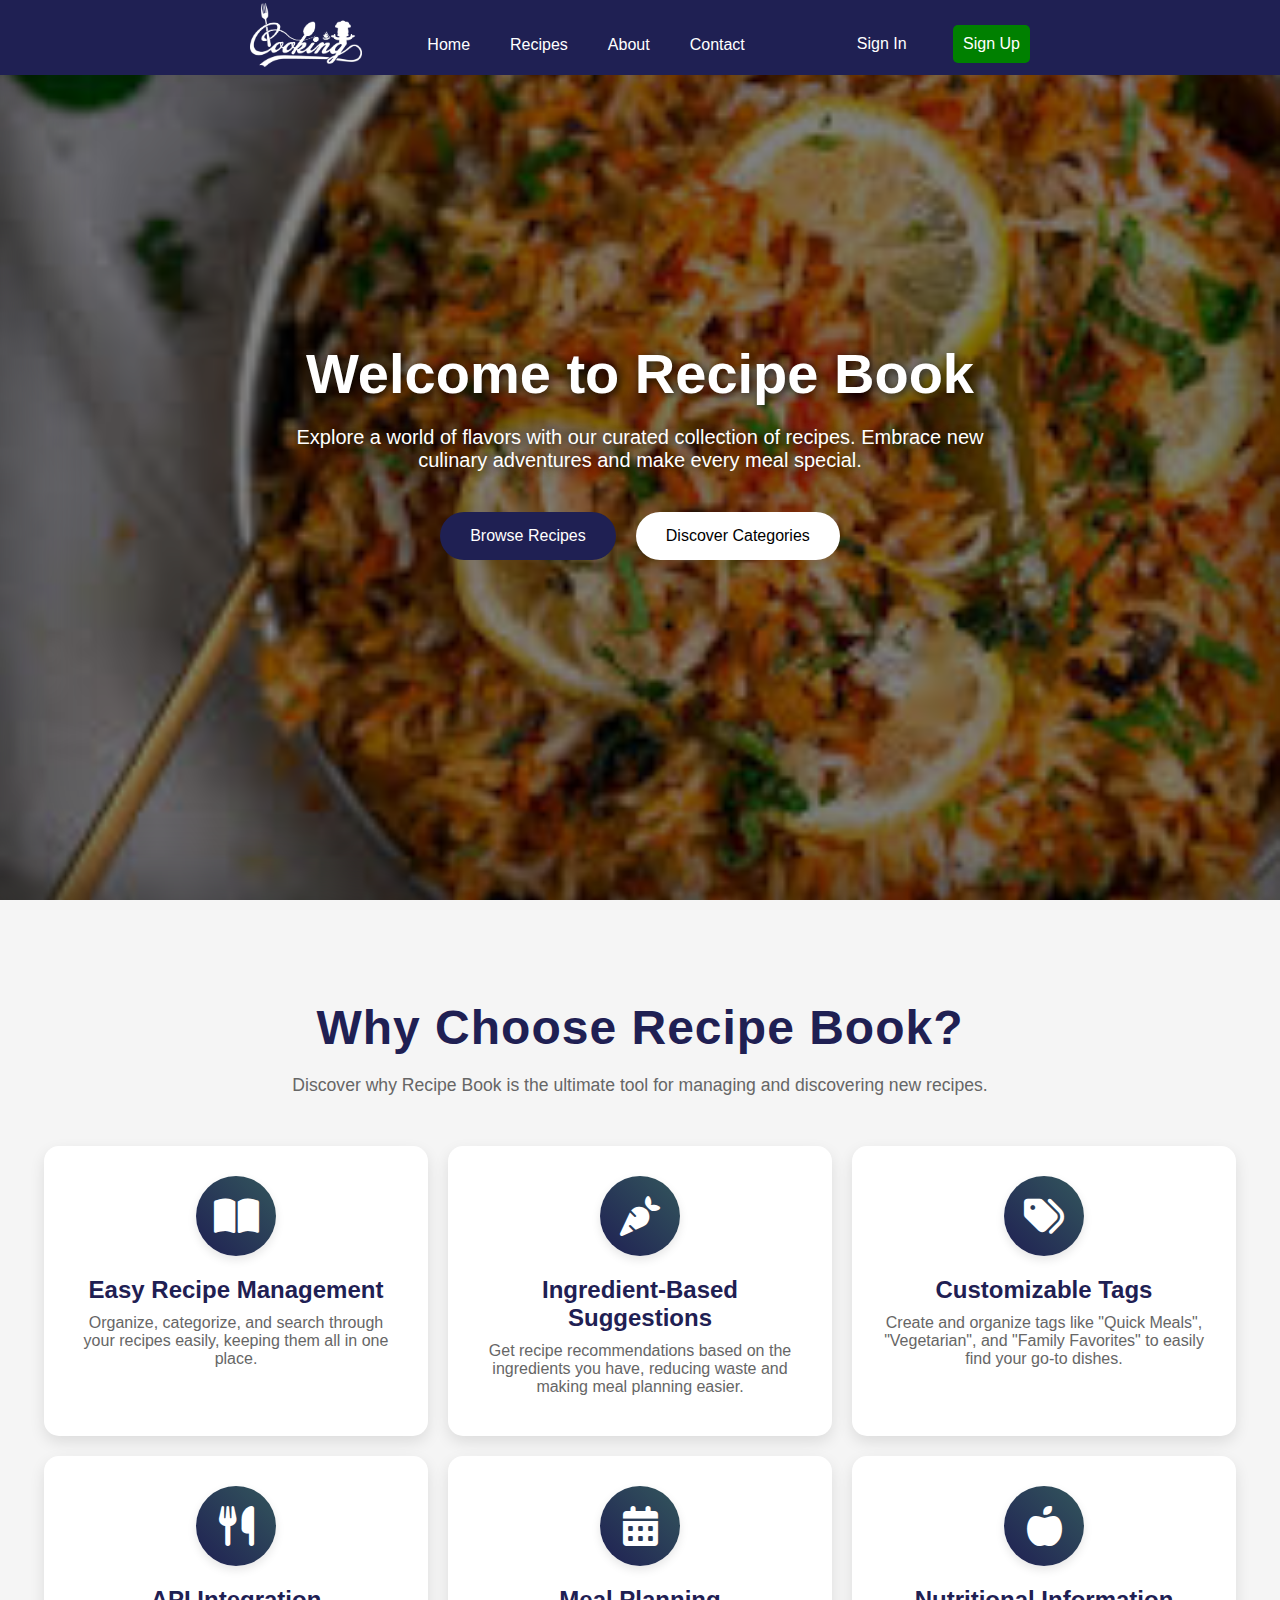
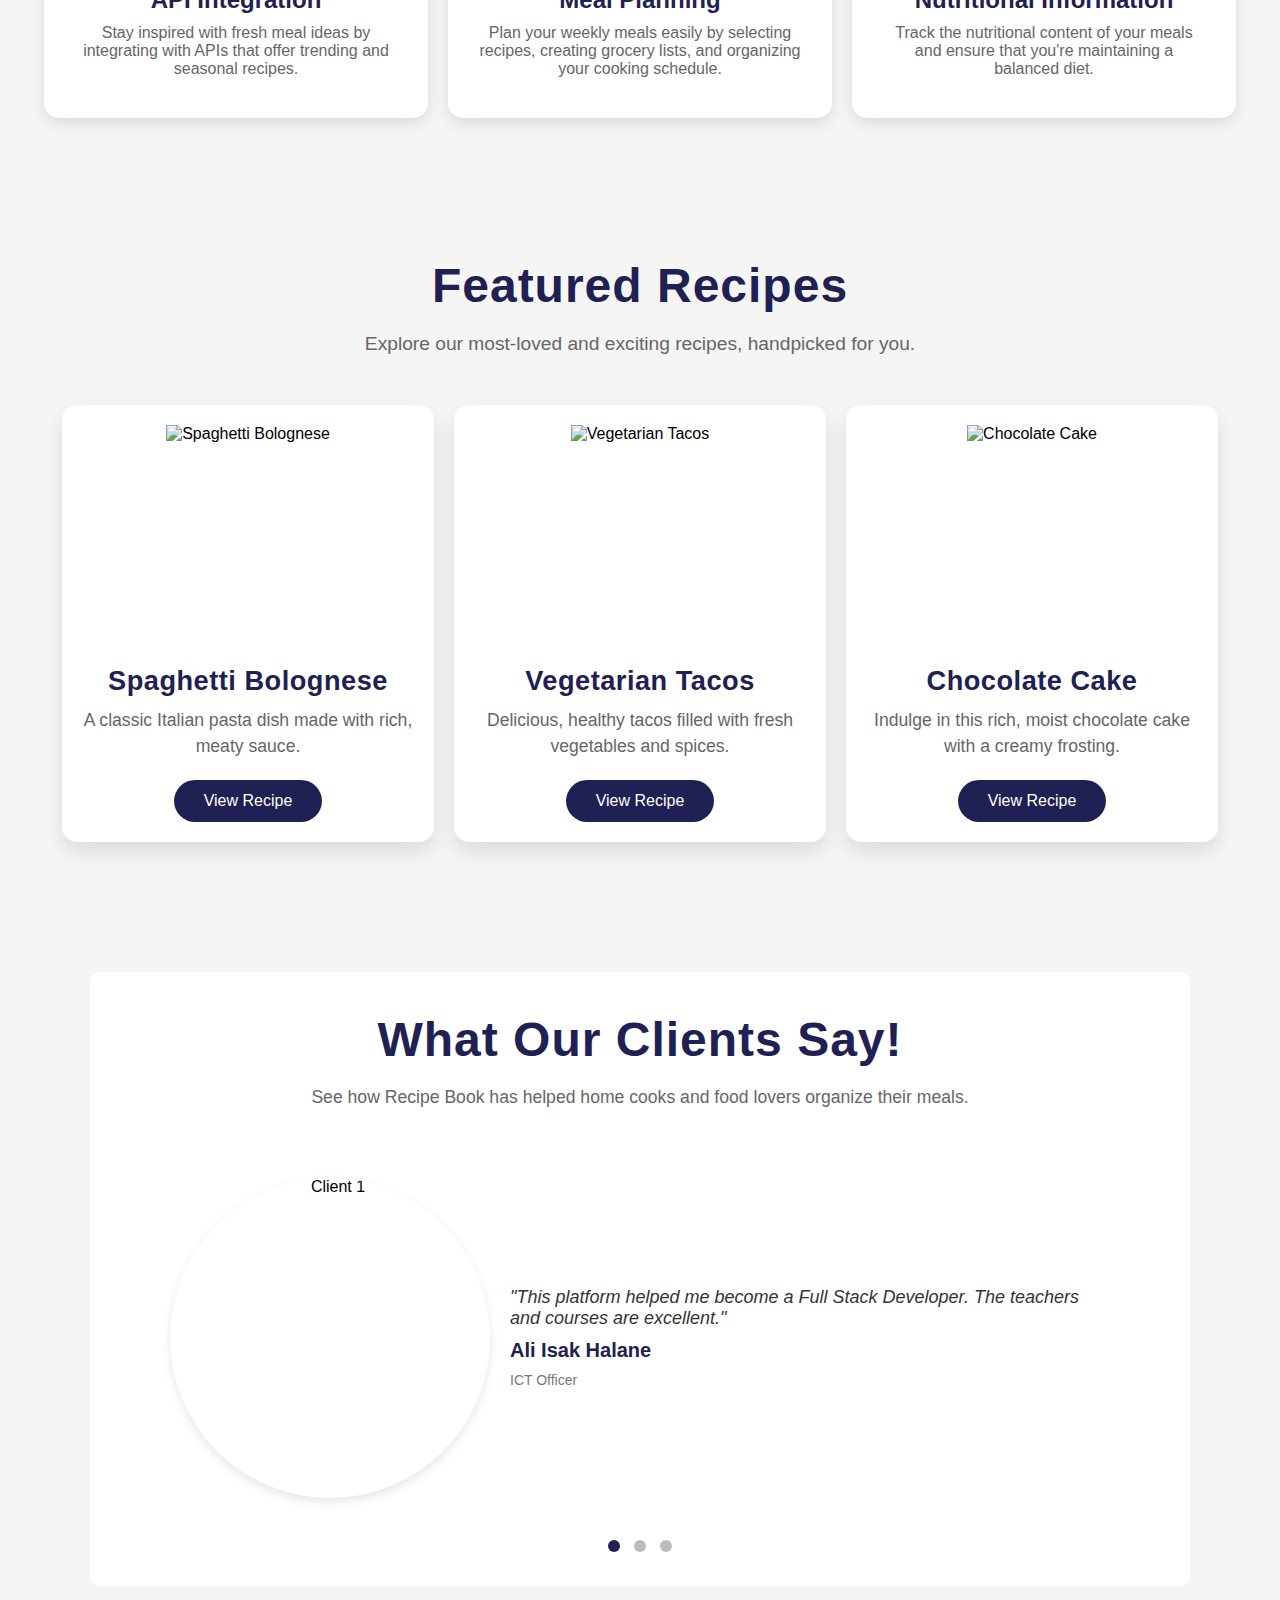
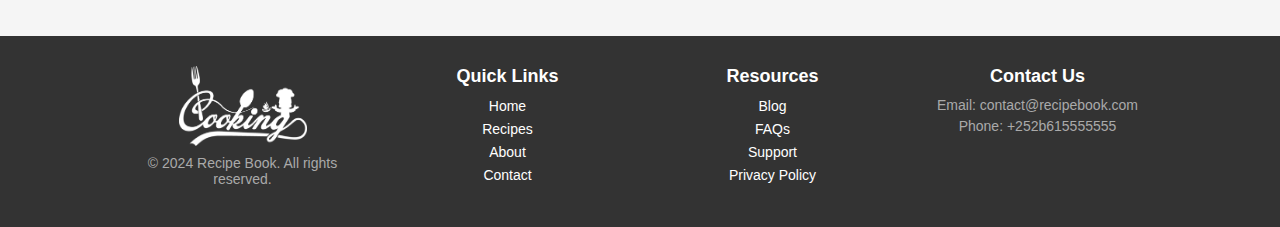
==== commit 9d0e9ea9: "Updating my index.html and and it's style csss" ====
--- a/index.html
+++ b/index.html
@@ -125,15 +125,15 @@
     </section>
 
     <!-- Section three  -->
-    <section class="featured-recipes">
+    <section class="features-recipes">
       <h2>Featured Recipes</h2>
 
-      <p class="section-description">
+      <p class="features-description">
         Explore our most-loved and exciting recipes, handpicked for you.
       </p>
-      <div class="recipe-cards">
-        <div class="recipe-card">
-          <div class="recipe-image-container">
+      <div class="features-cards">
+        <div class="features-card">
+          <div class="features-image-container">
             <img
               src="https://plus.unsplash.com/premium_photo-1664472619078-9db415ebef44?w=600&auto=format&fit=crop&q=60&ixlib=rb-4.0.3&ixid=M3wxMjA3fDB8MHxzZWFyY2h8NXx8U3BhZ2hldHRpJTIwQm9sb2duZXNlfGVufDB8fDB8fHww"
               alt="Spaghetti Bolognese"
@@ -143,8 +143,8 @@
           <p>A classic Italian pasta dish made with rich, meaty sauce.</p>
           <button class="view-recipe-btn">View Recipe</button>
         </div>
-        <div class="recipe-card">
-          <div class="recipe-image-container">
+        <div class="features-card">
+          <div class="features-image-container">
             <img
               src="https://images.unsplash.com/photo-1529042410759-befb1204b468"
               alt="Vegetarian Tacos"
@@ -156,8 +156,8 @@
           </p>
           <button class="view-recipe-btn">View Recipe</button>
         </div>
-        <div class="recipe-card">
-          <div class="recipe-image-container">
+        <div class="features-card">
+          <div class="features-image-container">
             <img
               src="https://images.unsplash.com/photo-1588195538326-c5b1e9f80a1b?w=600&auto=format&fit=crop&q=60&ixlib=rb-4.0.3&ixid=M3wxMjA3fDB8MHxzZWFyY2h8M3x8Q2hvY29sYXRlJTIwQ2FrZXxlbnwwfHwwfHx8MA%3D%3D"
               alt="Chocolate Cake"
--- a/style.css
+++ b/style.css
@@ -273,7 +273,7 @@
 }
 
 /* section three  */
-.featured-recipes {
+.features-recipes {
   text-align: center;
   padding: 80px 20px;
   /* background: linear-gradient(135deg, #f5f5f5, #ffffff); */
@@ -281,7 +281,7 @@
   border-radius: 10px;
 }
 
-.featured-recipes h2 {
+.features-recipes h2 {
   font-size: 3em;
   color: #1f2053;
   margin-bottom: 20px;
@@ -289,20 +289,20 @@
   letter-spacing: 1px;
 }
 
-.featured-recipes .section-description {
+.features-recipes .features-description {
   font-size: 1.2em;
   color: #666;
   margin-bottom: 50px;
 }
 
-.recipe-cards {
+.features-cards {
   display: flex;
   justify-content: center;
   gap: 20px;
   flex-wrap: wrap;
 }
 
-.recipe-card {
+.features-card {
   background-color: white;
   padding: 20px;
   border-radius: 15px;
@@ -313,12 +313,12 @@
   position: relative;
 }
 
-.recipe-card:hover {
+.features-card:hover {
   transform: translateY(-10px);
   box-shadow: 0 20px 30px rgba(0, 0, 0, 0.15);
 }
 
-.recipe-image-container {
+.features-image-container {
   width: 100%;
   height: 220px;
   overflow: hidden;
@@ -326,25 +326,25 @@
   margin-bottom: 15px;
 }
 
-.recipe-image-container img {
+.features-image-container img {
   width: 100%;
   height: 100%;
   object-fit: cover;
   transition: transform 0.3s ease;
 }
 
-.recipe-card:hover img {
+.features-card:hover img {
   transform: scale(1.1);
 }
 
-.recipe-card h3 {
+.features-card h3 {
   font-size: 1.7em;
   color: #1f2053;
   margin-bottom: 10px;
   letter-spacing: 0.5px;
 }
 
-.recipe-card p {
+.features-card p {
   font-size: 1.1em;
   color: #666;
   margin-bottom: 20px;
@@ -1005,7 +1005,6 @@
   margin-top: 10px;
 }
 
-/* Recipe Card Buttons */
 .recipe-card button {
   display: inline-block;
   padding: 10px 20px;
@@ -1018,9 +1017,102 @@
   transition: all 0.3s ease;
 }
 
-/* Edit Button */
+
+
+/* Modal Styling */
+.modal {
+  display: none; 
+  position: fixed;
+  left: 0;
+  top: 0;
+  width: 100%;
+  height: 100%;
+  overflow: auto;
+  background-size: cover; 
+  justify-content: center;
+  align-items: center;
+  /* display: flex; */
+  padding: 20px;
+}
+
+.modal-content {
+  background-color: rgba(255, 255, 255, 0.95);
+  padding: 20px;
+  border: none;
+  width: 90%;
+  max-width: 500px;
+  border-radius: 15px;
+  box-shadow: 0 8px 24px rgba(0, 0, 0, 0.25);
+  text-align: center;
+  position: relative;
+  margin: auto;
+  animation: fadeIn 0.3s ease-in-out;
+}
+
+.close {
+  position: absolute;
+  top: 15px;
+  right: 15px;
+  color: #aaa;
+  font-size: 24px;
+  font-weight: bold;
+  cursor: pointer;
+  transition: color 0.3s ease;
+}
+
+.close:hover,
+.close:focus {
+  color: #ff4757;
+}
+
+.modal-image-container img {
+  width: 100%;
+  height: auto;
+  border-radius: 12px;
+  margin-bottom: 15px;
+  box-shadow: 0 4px 12px rgba(0, 0, 0, 0.1);
+}
+
+h2, p {
+  margin: 10px 0;
+}
+
+h3 {
+  margin-top: 20px;
+  color: #444;
+}
+
+.modal h2 {
+  color: #2c3e50;
+  font-size: 1.8rem;
+  margin-bottom: 15px;
+}
+
+.modal p {
+  color: #555;
+  line-height: 1.6;
+}
+/* Go Back button styling */
+.go-back {
+  background-color: #ff4757;
+  color: white;
+  border: none;
+  padding: 10px 15px;
+  border-radius: 5px;
+  font-size: 16px;
+  cursor: pointer;
+  transition: background-color 0.3s ease;
+}
+
+.go-back:hover,
+.go-back:focus {
+  background-color: #e63946;
+  outline: none;
+}
+
+
 .edit-recipe-btn {
-  background-color: #4CAF50; /* Green color for edit button */
+  background-color: #4CAF50; 
   color: white;
 }
 
@@ -1028,9 +1120,8 @@
   background-color: #45A049;
 }
 
-/* Delete Button */
 .delete-recipe-btn {
-  background-color: #f44336; /* Red color for delete button */
+  background-color: #f44336; 
   color: white;
 }
 
@@ -1038,7 +1129,66 @@
   background-color: #e53935;
 }
 
-
+.edit-recipe-form-container {
+  position: fixed;
+  top: 0;
+  left: 0;
+  width: 100%;
+  height: 100%;
+  background-color: rgba(0, 0, 0, 0.6);
+  display: flex;
+  justify-content: center;
+  align-items: center;
+  z-index: 2000;
+}
+
+#editRecipeForm {
+  background-color: #fff;
+  padding: 30px;
+  border-radius: 12px;
+  max-width: 500px;
+  width: 90%;
+  box-shadow: 0 4px 20px rgba(0, 0, 0, 0.15);
+}
+
+#editRecipeForm label {
+  font-weight: bold;
+  display: block;
+  margin-top: 10px;
+}
+
+#editRecipeForm input,
+#editRecipeForm textarea {
+  width: 100%;
+  padding: 10px;
+  margin-top: 5px;
+  border: 1px solid #ddd;
+  border-radius: 5px;
+  box-sizing: border-box;
+}
+
+.save-btn {
+  background-color: #4CAF50;
+  color: white;
+  border: none;
+  padding: 10px 20px;
+  margin-top: 15px;
+  border-radius: 5px;
+  cursor: pointer;
+  font-weight: bold;
+}
+
+.cancel-btn {
+  background-color: #f44336;
+  color: white;
+  border: none;
+  padding: 10px 20px;
+  margin-top: 15px;
+  margin-left: 10px;
+  border-radius: 5px;
+  cursor: pointer;
+  font-weight: bold;
+}
 
 
 /* Responsive Style*/
@@ -1327,4 +1477,23 @@
   .recipe-card img {
     height: 180px; 
   }
-}
+
+  /* Modal Styling */
+  .modal-content {
+    width: 95%;
+    padding: 15px;
+  }
+
+  .modal h2 {
+    font-size: 1.5rem;
+  }
+
+  .modal p {
+    font-size: 1rem;
+  }
+
+  .close {
+    font-size: 20px;
+  }
+  
+}
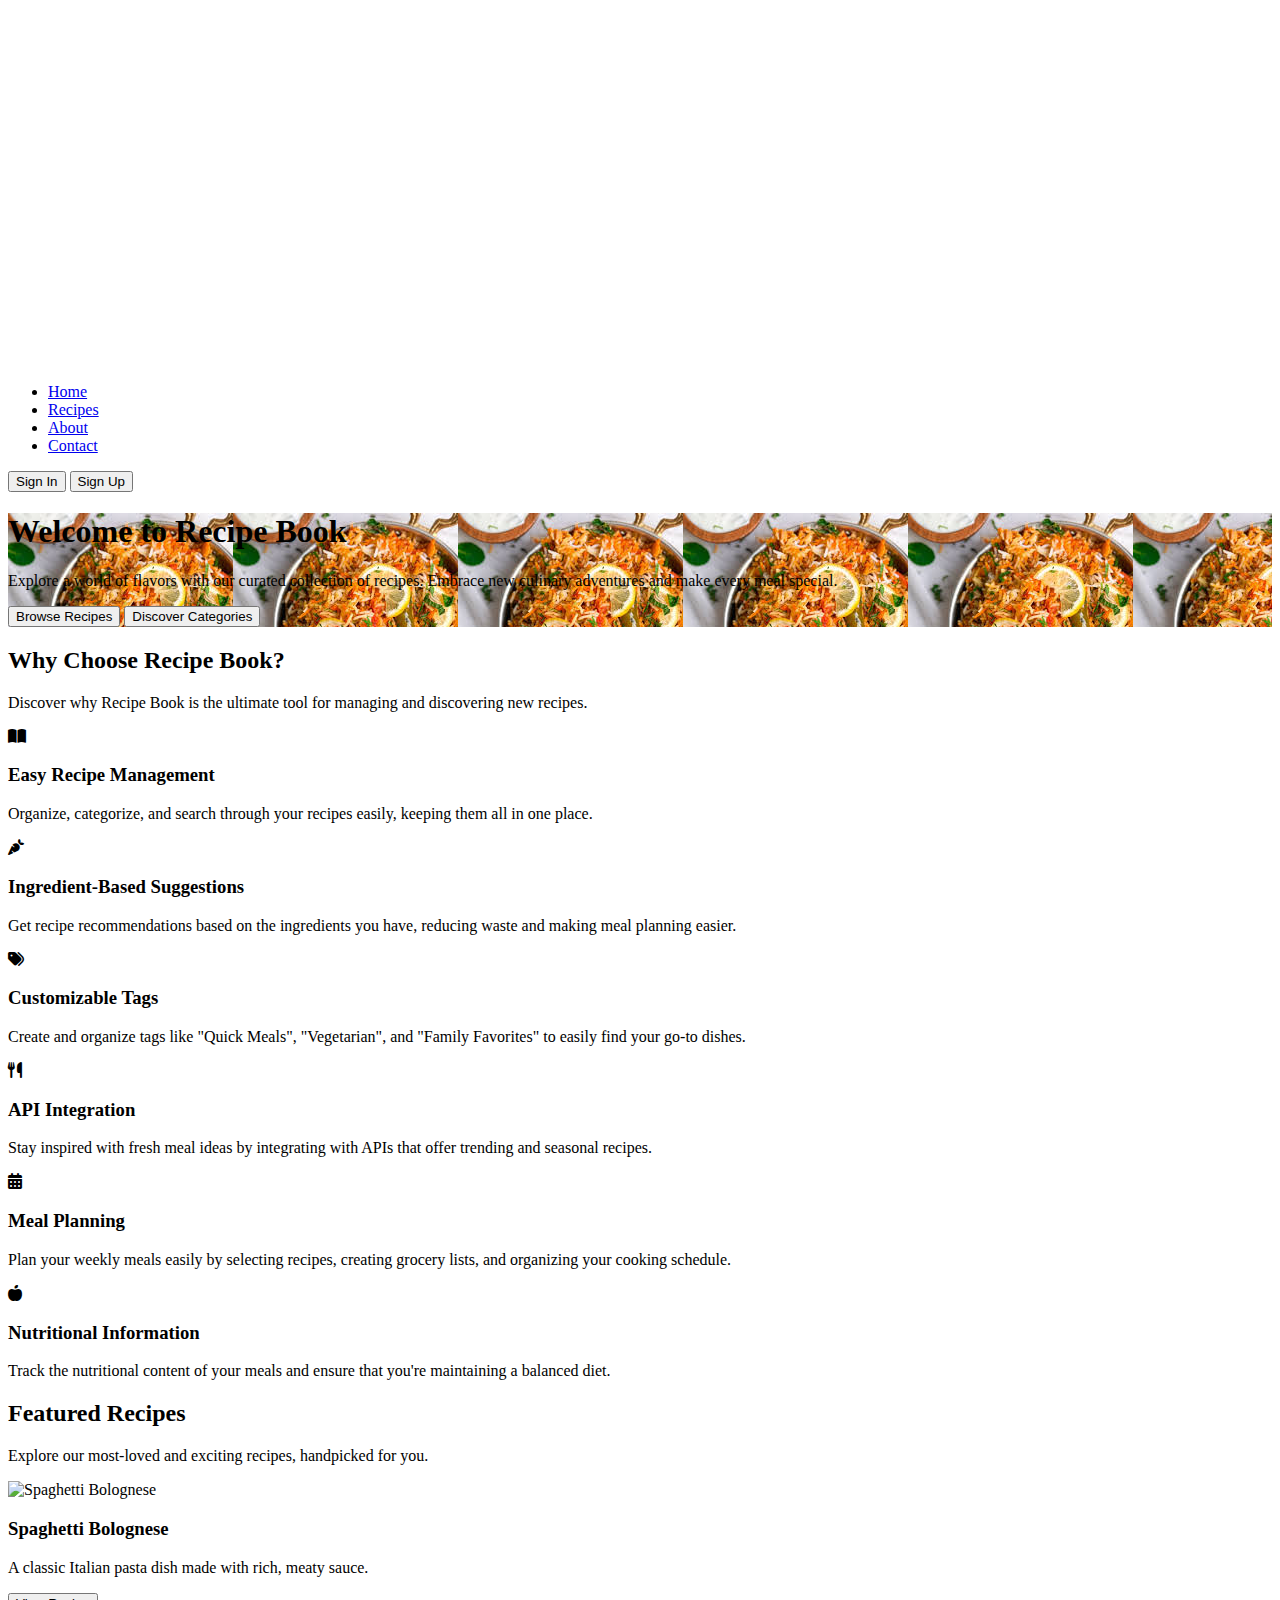
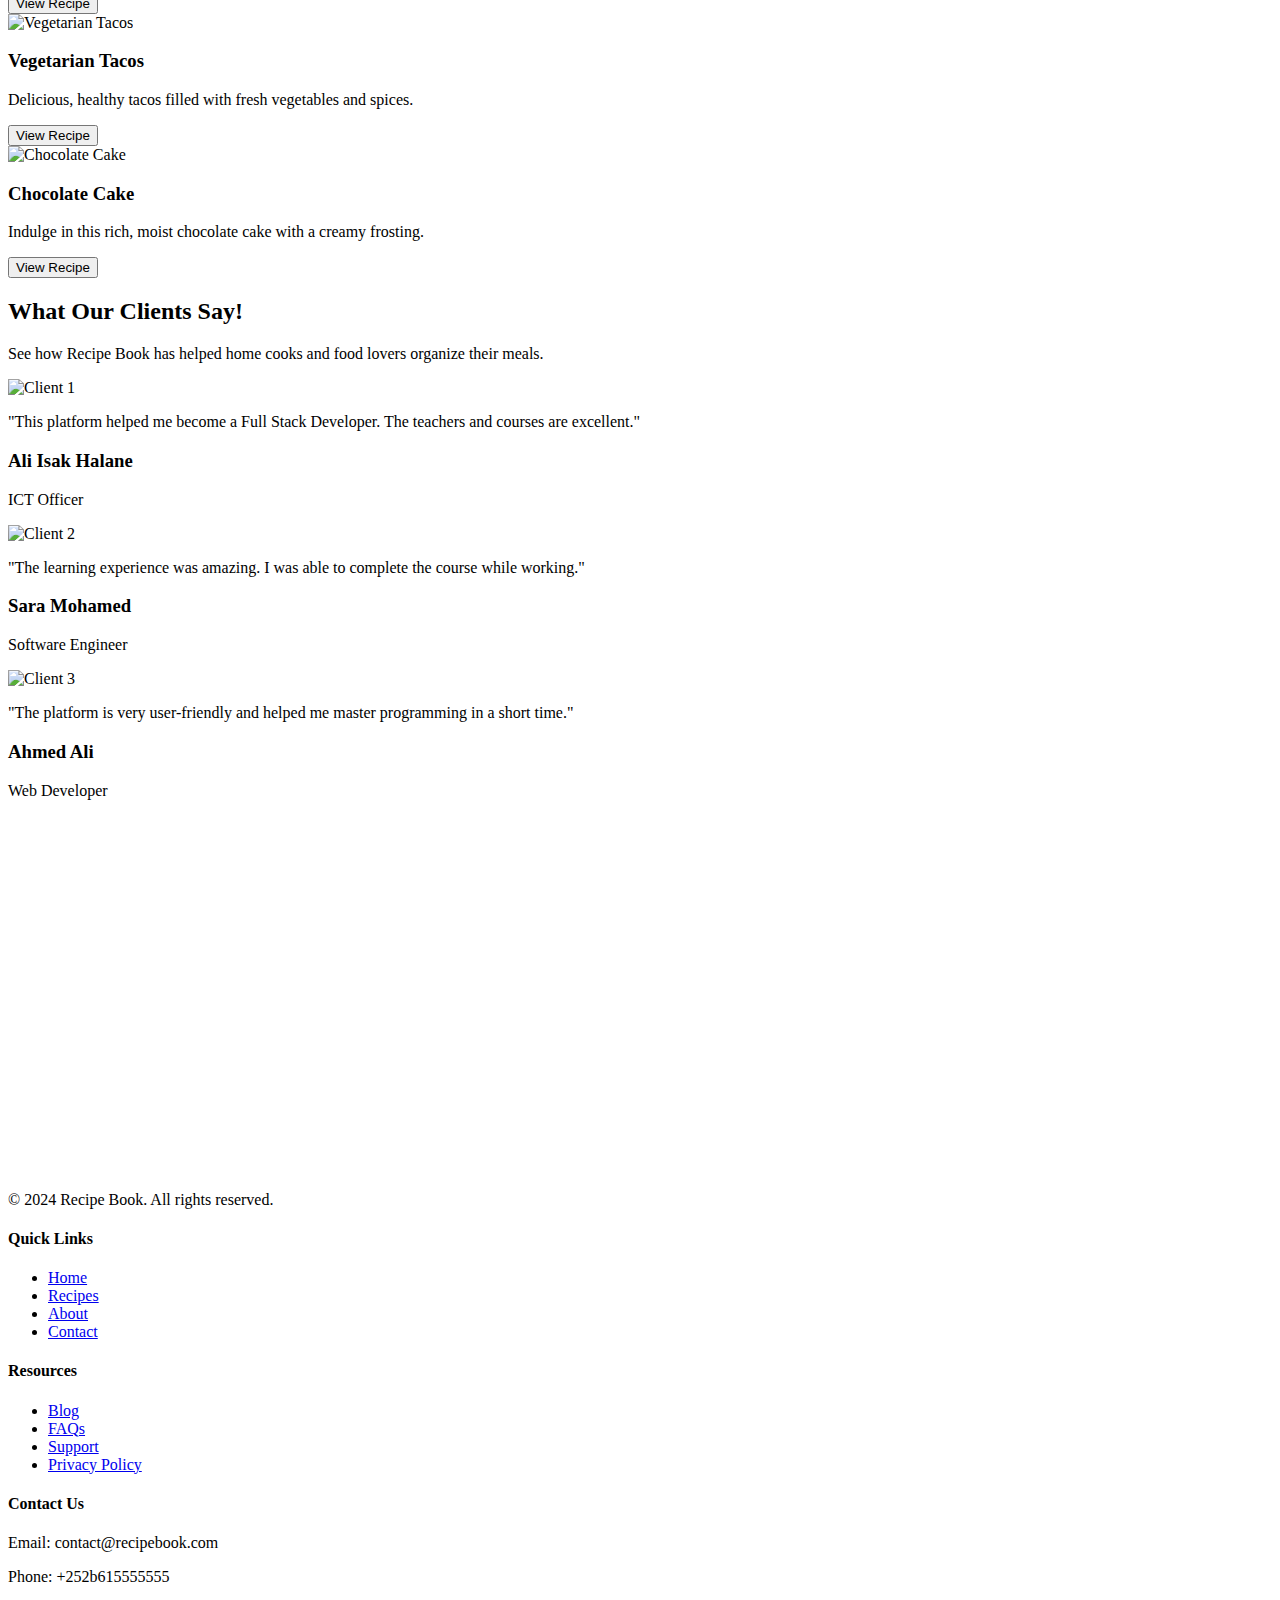
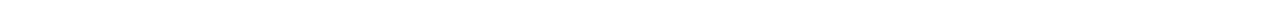
==== commit 3a54a031: "Updating in Main branch" ====
--- a/index.html
+++ b/index.html
@@ -22,8 +22,8 @@
         <div class="navbar-links">
           <ul>
             <li><a href="index.html">Home</a></li>
-            <li><a href="recipe">Recipes</a></li>
-            <li><a href="#About">About</a></li>
+            <li><a href="recipes.html">Recipes</a></li>
+              <li><a href="about.html">About</a></li>
             <li><a href="contact.html">Contact</a></li>
           </ul>
           <div class="header-actions">
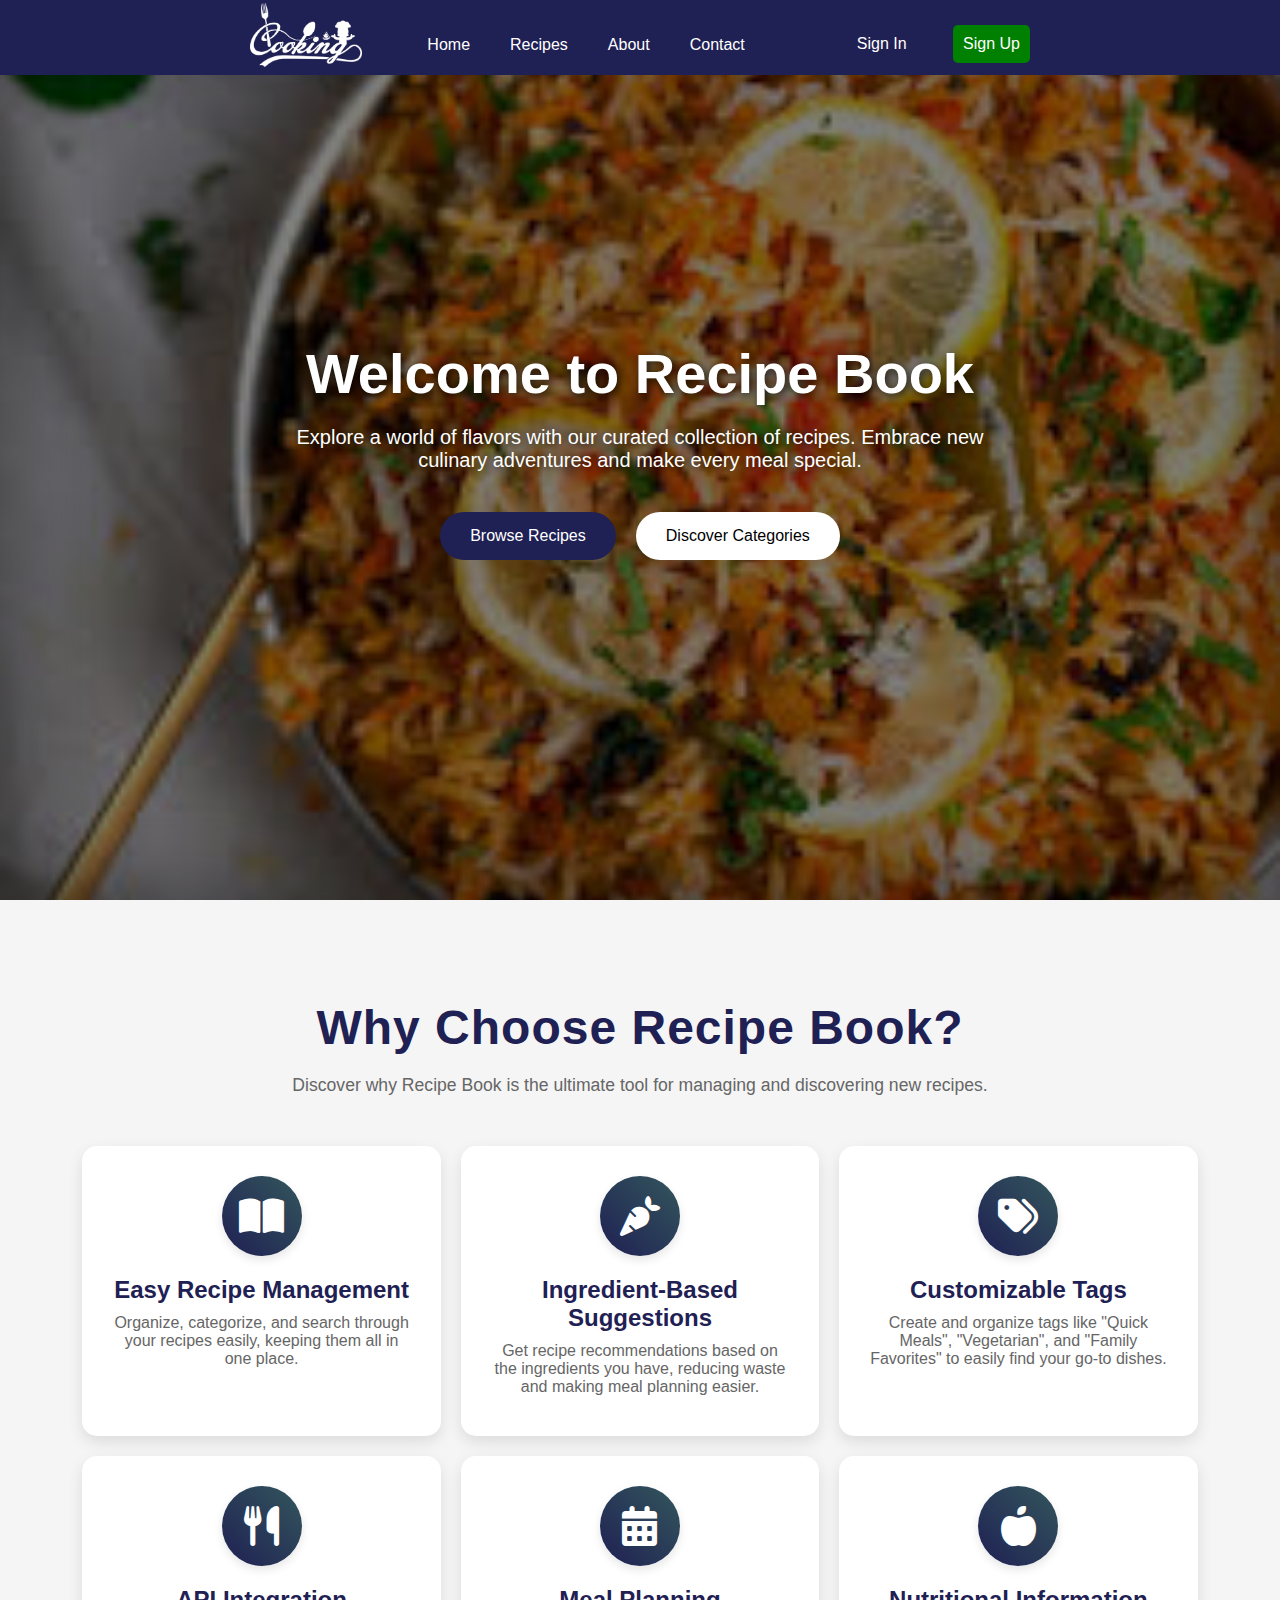
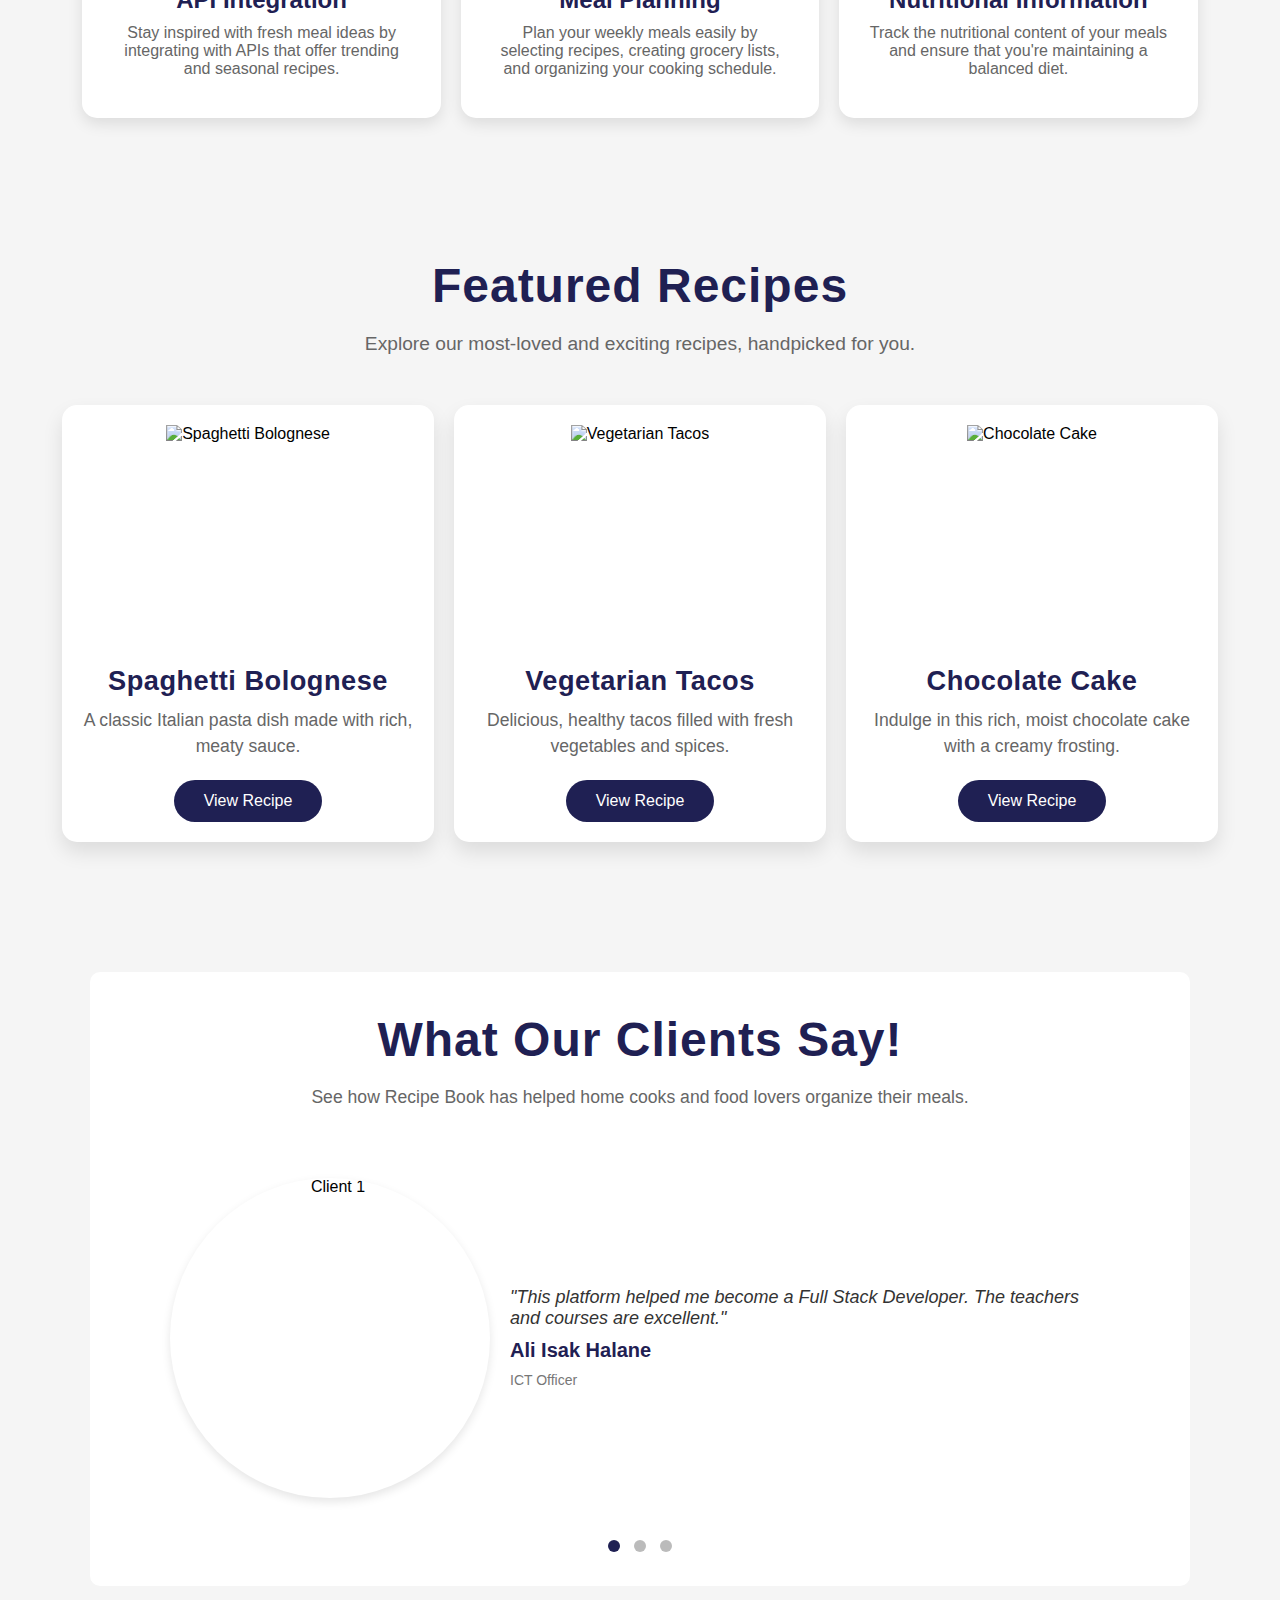
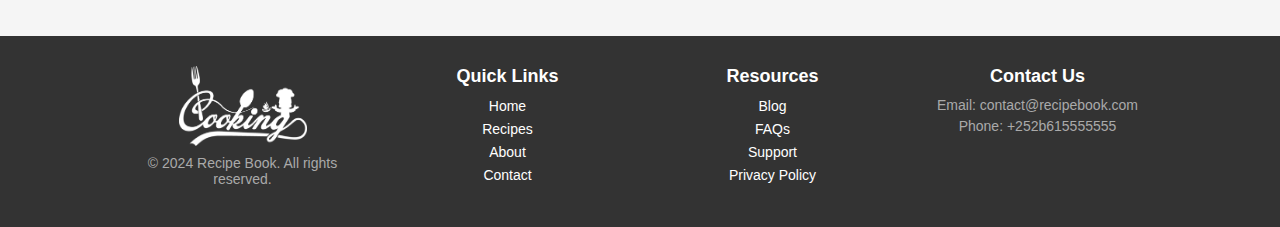
==== commit d5a87664: "Update index.html" ====
--- a/index.html
+++ b/index.html
@@ -21,10 +21,10 @@
         </a>
         <div class="navbar-links">
           <ul>
-            <li><a href="index.html">Home</a></li>
-            <li><a href="recipes.html">Recipes</a></li>
-              <li><a href="about.html">About</a></li>
-            <li><a href="contact.html">Contact</a></li>
+            <li><a href="/index.html">Home</a></li>
+            <li><a href="/recipes">Recipes</a></li>
+            <li><a href="/about">About</a></li>
+            <li><a href="/contact.html">Contact</a></li>
           </ul>
           <div class="header-actions">
             <button class="sign-in">Sign In</button>
--- a/style.css
+++ b/style.css
@@ -0,0 +1,1500 @@
+* {
+  box-sizing: border-box;
+  margin: 0;
+  padding: 0;
+}
+body {
+  width: 100%;
+  height: 100%;
+  background-color: #f5f5f5;
+  font-family: Arial, sans-serif;
+}
+
+header {
+  background-color: #1f2053;
+  position: fixed;
+  width: 100%;
+  top: 0;
+  z-index: 1000;
+  padding-top: 15px;
+}
+.navbar {
+  display: flex;
+  color: white;
+  justify-content: space-between;
+  align-items: center;
+  padding: 0 250px;
+}
+.navbar img{
+  width: 7rem;
+  height: 4rem;
+  margin-top: -20px;
+}
+.brand-title {
+  font-size: 1.5em;
+  line-height: 60px;
+}
+.navbar-links {
+  height: 100%;
+  display: flex;
+}
+.navbar-links ul {
+  display: flex;
+  list-style: none;
+  margin: 0;
+  padding: 0;
+}
+
+.navbar-links li {
+  padding: 0 20px;
+  font-size: 1rem;
+}
+.navbar-links a {
+  text-decoration: none;
+  color: white;
+  font-size: 1em;
+  line-height: 60px;
+  display: block;
+}
+.navbar-links a:hover{
+  color: rgb(185, 185, 185);
+}
+.header-actions {
+  /* display: flex; */
+  align-items: center;
+  margin-left: 50px;
+}
+
+.sign-in, .sign-up {
+  padding: 10px 10px;
+  margin-top: 10px;
+  margin-left: 2rem;
+  border: none;
+  background-color: transparent;
+  color: white;
+  cursor: pointer;
+  font-size: 1rem;
+}
+
+.sign-up {
+  background-color: green; 
+  border-radius: 5px;
+  color: white;
+}
+
+.sign-in:hover {
+  opacity:0.8;
+  color: rgb(185, 185, 185);
+}
+.sign-up:hover{
+  opacity:0.8;
+  background-color: responsive;
+}
+/* .navbar-links a:hover{
+      background-color: #444;
+  } */
+
+.togle-button {
+  position: absolute;
+  top: 15px;
+  right: 20px;
+  display: none;
+  flex-direction: column;
+  justify-content: space-between;
+  width: 30px;
+  height: 21px;
+}
+.togle-button .bar {
+  height: 3px;
+  width: 100%;
+  background-color: white;
+  border-radius: 10px;
+}
+
+/* Hero section  */
+  .main {
+    width: 100%;
+    height: 100vh;
+    display: flex;
+    align-items: center;
+    justify-content: center;
+    position: relative;
+    background: url('') no-repeat center center/cover; 
+
+  }
+  
+  .main::before {
+    content: '';
+    position: absolute;
+    top: 0;
+    left: 0;
+    width: 100%;
+    height: 100%;
+    background: rgba(0, 0, 0, 0.5); 
+    box-shadow: inset 0 0 100px rgba(0, 0, 0, 0.5); 
+    z-index: 1;
+  }
+  
+  /* Hero Content */
+  .hero-content {
+    width: 60%;
+    max-width: 800px;
+    padding: 40px;
+    color: white;
+    text-align: center;
+    position: relative;
+    z-index: 2; 
+  }
+  
+  .hero-content h1 {
+    font-family: Arial, "Helvetica Neue", Helvetica, sans-serif;
+    font-size: 3.5em;
+    margin: 0 0 20px;
+    color: #fff;
+    text-shadow: 2px 2px 10px rgba(0, 0, 0, 0.8); 
+  }
+  
+  .hero-content p {
+    font-family: Arial, "Helvetica Neue", Helvetica, sans-serif;
+    font-size: 1.25em;
+    margin: 0 0 40px;
+    color: #fff;
+    text-shadow: 1px 1px 8px rgba(0, 0, 0, 0.7);
+  }
+  
+.hero-buttons {
+  display: flex;
+  gap: 20px;
+  justify-content: center;
+}
+
+.hero-buttons button {
+  padding: 15px 30px;
+  font-size: 1rem;
+  border: none;
+  border-radius: 30px;
+  cursor: pointer;
+  transition: all 0.3s ease;
+}
+
+.Recipes {
+  background-color: #1f2053;
+  color: white;
+}
+
+.Categories {
+  background-color: #ffffff;
+  color: black;
+}
+
+.hero-buttons button:hover {
+  transform: translateY(-5px);
+  box-shadow: 0 10px 20px rgba(0, 0, 0, 0.2);
+}
+
+.Recipes:hover {
+  background-color: black;
+}
+
+.Categories:hover {
+  background-color: black;
+  color: white;
+}
+
+/* section two  */
+.why-choose-us {
+  text-align: center;
+  justify-content: center;
+  align-items: center;
+  margin-top: 100px;
+}
+.why-choose-us h2 {
+  font-size: 3em;
+  color: #1f2053;
+  margin-bottom: 20px;
+  font-weight: bold;
+  letter-spacing: 1px;
+}
+.section-description {
+  font-size: 1.1em;
+  color: #666;
+  margin-bottom: 50px;
+}
+
+.reasons {
+  display: flex;
+  justify-content: center;
+  flex-wrap: wrap;
+  gap: 20px;
+}
+
+.reason-card {
+  background-color: white;
+  padding: 30px;
+  border-radius: 15px;
+  box-shadow: 0 6px 15px rgba(0, 0, 0, 0.1);
+  width: 28%;
+  text-align: center;
+  transition: transform 0.3s ease, box-shadow 0.3s ease;
+  position: relative;
+  overflow: hidden;
+}
+
+.icon-bg {
+  background: linear-gradient(45deg, #1f2053, #33565c);
+  border-radius: 50%;
+  width: 80px;
+  height: 80px;
+  margin: 0 auto 20px;
+  display: flex;
+  align-items: center;
+  justify-content: center;
+  box-shadow: 0 4px 10px rgba(0, 0, 0, 0.1);
+}
+
+.reason-icon {
+  font-size: 2.5em;
+  color: white;
+}
+
+.reason-card h3 {
+  font-size: 1.5em;
+  color: #1f2053;
+  margin-bottom: 10px;
+}
+
+.reason-card p {
+  font-size: 1em;
+  color: #666;
+}
+
+.reason-card:hover {
+  transform: translateY(-10px);
+  box-shadow: 0 10px 20px rgba(0, 0, 0, 0.2);
+}
+
+/* section three  */
+.features-recipes {
+  text-align: center;
+  padding: 80px 20px;
+  /* background: linear-gradient(135deg, #f5f5f5, #ffffff); */
+  margin-top: 50px;
+  border-radius: 10px;
+}
+
+.features-recipes h2 {
+  font-size: 3em;
+  color: #1f2053;
+  margin-bottom: 20px;
+  font-weight: bold;
+  letter-spacing: 1px;
+}
+
+.features-recipes .features-description {
+  font-size: 1.2em;
+  color: #666;
+  margin-bottom: 50px;
+}
+
+.features-cards {
+  display: flex;
+  justify-content: center;
+  gap: 20px;
+  flex-wrap: wrap;
+}
+
+.features-card {
+  background-color: white;
+  padding: 20px;
+  border-radius: 15px;
+  box-shadow: 0 10px 20px rgba(0, 0, 0, 0.1);
+  transition: transform 0.3s ease, box-shadow 0.3s ease;
+  width: 30%;
+  text-align: center;
+  position: relative;
+}
+
+.features-card:hover {
+  transform: translateY(-10px);
+  box-shadow: 0 20px 30px rgba(0, 0, 0, 0.15);
+}
+
+.features-image-container {
+  width: 100%;
+  height: 220px;
+  overflow: hidden;
+  border-radius: 15px;
+  margin-bottom: 15px;
+}
+
+.features-image-container img {
+  width: 100%;
+  height: 100%;
+  object-fit: cover;
+  transition: transform 0.3s ease;
+}
+
+.features-card:hover img {
+  transform: scale(1.1);
+}
+
+.features-card h3 {
+  font-size: 1.7em;
+  color: #1f2053;
+  margin-bottom: 10px;
+  letter-spacing: 0.5px;
+}
+
+.features-card p {
+  font-size: 1.1em;
+  color: #666;
+  margin-bottom: 20px;
+  line-height: 1.5;
+}
+
+.view-recipe-btn {
+  background-color: #1f2053;
+  color: white;
+  border: none;
+  padding: 12px 30px;
+  border-radius: 30px;
+  font-size: 1em;
+  cursor: pointer;
+  transition: background-color 0.3s ease, transform 0.3s ease;
+}
+
+.view-recipe-btn:hover {
+  background-color: #1f2053;
+  transform: translateY(-3px);
+}
+
+/* section four */
+.testimonial-slider {
+  width: 100%;
+  max-width: 1100px;
+  margin: 50px auto;
+  text-align: center;
+  background-color: #ffffff;
+  padding: 30px; 
+  border-radius: 10px;
+  box-shadow: none; 
+  position: relative;
+  border: none; 
+}
+
+.testimonial-slider h2 {
+  font-size: 3em;
+  color: #1f2053;
+  margin-bottom: 20px;
+  font-weight: bold;
+  letter-spacing: 1px;
+}
+
+.testimonial-container {
+  display: flex;
+  align-items: center;
+  justify-content: center;
+}
+
+.testimonial {
+  display: none; 
+}
+
+.testimonial.active {
+  display: flex;
+  justify-content: flex-start;
+  align-items: center;
+  padding: 20px 0;
+}
+
+.testimonial-content {
+  display: flex;
+  align-items: center;
+}
+
+.testimonial-image {
+  width: 20rem; 
+  height: 20rem;
+  border-radius: 50%;
+  margin-right: 20px;
+  object-fit: cover;
+  box-shadow: 0 4px 10px rgba(0, 0, 0, 0.1);
+}
+
+
+.testimonial-text {
+  max-width: 600px;
+  font-size: 50rem;
+  text-align: left;
+}
+
+.testimonial-text .quote {
+  font-size: 18px; 
+  font-style: italic;
+  color: #333;
+  margin-bottom: 10px;
+  position: relative;
+}
+
+.testimonial-text h3 {
+  margin-top: 5px;
+  font-size: 20px;
+  font-weight: bold;
+  color: #1f2053;
+}
+
+.position {
+  font-size: 14px;
+  color: #777;
+}
+
+
+.dots {
+  text-align: center;
+  margin-top: 20px;
+}
+
+.dot {
+  height: 12px; 
+  width: 12px;
+  background-color: #bbb;
+  border-radius: 50%;
+  display: inline-block;
+  margin: 0 5px;
+  cursor: pointer;
+  transition: background-color 0.3s ease;
+}
+
+.dot.active {
+  background-color: #1f2053;
+}
+
+.fade {
+  animation: fade 1s ease-in-out;
+}
+
+
+/* Footer Section */
+.footer {
+  background-color: #333;
+  color: white;
+  padding: 20px 0;
+  text-align: center;
+  margin-top: 50px;
+}
+
+.footer-container {
+  max-width: 1100px;
+  margin: 0 auto;
+  display: flex;
+  justify-content: space-between;
+  align-items: flex-start;
+  flex-wrap: wrap;
+  padding: 0 20px;
+}
+
+.footer-left,
+.footer-middle,
+.footer-resources,
+.footer-right {
+  flex: 1;
+  margin: 10px;
+}
+
+.footer-left img {
+  width: 8rem;
+  height: 5rem;
+  font-size: 24px;
+  margin-top: auto;
+  /* margin-bottom: 10px; */
+}
+
+.footer-left p {
+  font-size: 14px;
+  margin-top: 5px;
+  color: #aaa;
+}
+
+.footer-middle h4,
+.footer-resources h4 {
+  font-size: 18px;
+  margin-bottom: 10px;
+}
+
+.footer-middle ul,
+.footer-resources ul {
+  list-style-type: none;
+  padding: 0;
+}
+
+.footer-middle ul li,
+.footer-resources ul li {
+  margin-bottom: 5px;
+}
+
+.footer-middle ul li a,
+.footer-resources ul li a {
+  color: white;
+  text-decoration: none;
+  font-size: 14px;
+}
+
+.footer-middle ul li a:hover,
+.footer-resources ul li a:hover {
+  color: #4caf50;
+}
+
+.footer-right h4 {
+  font-size: 18px;
+  margin-bottom: 10px;
+}
+
+.footer-right p {
+  font-size: 14px;
+  margin: 5px 0;
+  color: #aaa;
+}
+
+
+/* Contact Page  */
+.contact{
+  margin-top: 8rem;
+  margin-bottom: 5rem;
+  text-align: center;
+}
+.contact h1{
+  font-size: 3em;
+  color: #1f2053;
+  margin-bottom: 20px;
+  font-weight: bold;
+  letter-spacing: 1px;
+}
+
+.contact-container {
+  display: flex;
+  max-width: 1000px;
+  margin: 0 auto;
+  background-color: white;
+  border-radius: 10px;
+  box-shadow: 0 4px 10px rgba(0, 0, 0, 0.1);
+  overflow: hidden;
+}
+
+.contact-info {
+  background-color: #1f2053;
+  color: white;
+  padding: 30px;
+  flex: 1;
+  text-align: left;
+}
+
+.contact-info h2 {
+  font-size: 24px;
+  margin-bottom: 15px;
+}
+
+.contact-info p {
+  font-size: 18px; 
+  font-style: italic;
+  color: #fffefe;
+  position: relative;
+  margin-bottom: 25px;
+  font-size: 16px;
+}
+
+.contact-details p {
+  
+  margin-bottom: 10px;
+  font-size: 14px;
+}
+
+.contact-details i {
+  margin-right: 10px;
+}
+
+
+.contact-form {
+  padding: 30px;
+  flex: 2;
+  
+}
+
+.contact-form h2 {
+  font-size: 24px;
+  margin-bottom: 20px;
+}
+
+.contact-form .form-row {
+  display: flex;
+  margin-bottom: 20px;
+}
+
+.contact-form .form-row input,
+.contact-form .form-row textarea {
+  width: 50%;
+  margin-right: 10px;
+  padding: 15px;
+  border: 1px solid #ddd;
+  border-radius: 5px;
+  font-size: 14px;
+}
+.contact-form .form-row .subject{
+  width: 100%;
+}
+.contact-form .form-row textarea {
+  width: 100%;
+  margin-right: 0;
+}
+
+
+.contact-form button {
+  width: 100%;
+  background-color: #1f2053;
+  color: white;
+  padding: 15px 30px;
+  border: none;
+  border-radius: 5px;
+  font-size: 16px;
+  cursor: pointer;
+}
+
+.contact-form button:hover {
+  background-color: #18a65e;
+}
+
+/* SignUp page  */
+.form-section {
+  display: flex;
+  justify-content: center;
+  align-items: center;
+  padding: 60px 15px;
+  margin-top: 5rem;
+}
+
+.form-container {
+  width: 400px;
+  padding: 30px;
+  background: white;
+  border-radius: 10px;
+  box-shadow: 0 10px 30px rgba(0, 0, 0, 0.1);
+}
+
+.form-container h2 {
+  text-align: center;
+  margin-bottom: 20px;
+  color: #333;
+}
+
+.form-container input {
+  width: 100%;
+  padding: 15px;
+  margin: 10px 0;
+  border: 1px solid #ccc;
+  border-radius: 5px;
+}
+
+.form-container button {
+  width: 100%;
+  padding: 15px;
+  border: none;
+  background-color: #3ba757;
+  color: white;
+  border-radius: 5px;
+  font-size: 16px;
+  cursor: pointer;
+}
+
+.form-container button:hover {
+  background-color: #369b48;
+}
+
+.form-container p {
+  text-align: center;
+  margin-top: 20px;
+}
+
+.form-container p a {
+  color: #3ba757;
+  text-decoration: none;
+}
+
+/* SignIn  */
+.login-section {
+  display: flex;
+  justify-content: center;
+  align-items: center;
+  padding: 60px 15px;
+  margin-top: 5rem;
+  background-color: #f5f5f5;
+}
+
+.login-container {
+  width: 400px;
+  padding: 30px;
+  background: white;
+  border-radius: 10px;
+  box-shadow: 0 10px 30px rgba(0, 0, 0, 0.1);
+}
+
+.login-container h2 {
+  text-align: center;
+  margin-bottom: 20px;
+  color: #333;
+}
+
+.login-container input {
+  width: 100%;
+  padding: 15px;
+  margin: 10px 0;
+  border: 1px solid #ccc;
+  border-radius: 5px;
+}
+
+.login-container button {
+  width: 100%;
+  padding: 15px;
+  border: none;
+  background-color: #3ba757;
+  color: white;
+  border-radius: 5px;
+  font-size: 16px;
+  cursor: pointer;
+}
+
+.login-container button:hover {
+  background-color: #369b48;
+}
+
+.login-container p {
+  text-align: center;
+  margin-top: 20px;
+}
+
+.login-container p a {
+  color: #3ba757;
+  text-decoration: none;
+}
+
+
+/* Drop down style  */
+.navbar-links .user-nav a {
+  text-decoration: none;
+  color: white;
+  font-size: 1.07em;
+  line-height: 60px; 
+  display: block;
+}
+
+.navbar-links .user-nav {
+  position: relative;
+  display: inline-block;
+}
+
+.navbar-links .user-nav a {
+  padding: 0 0px; 
+  
+}
+
+.navbar-links .user-nav .dropdown {
+  display: none;
+  position: absolute;
+  top: 100%; 
+  left: 0;
+  background-color: white;
+  border: 1px solid #ddd;
+  border-radius: 10px;
+  box-shadow: 0 4px 20px rgba(0, 0, 0, 0.1);
+  width: 180px;
+  padding: 15px;
+  font-size: 15px;
+  z-index: 1000;
+}
+
+.user-nav a {
+  text-decoration: none;
+  color: white;
+  font-size: 1rem;
+  line-height: 60px;
+  display: flex;
+  align-items: center;
+  cursor: pointer;
+}
+
+.navbar .user-nav .user-avatar {
+  width: 24px;
+  height: 24px;
+  filter: invert(1) brightness(2); 
+  border-radius: 50%;
+  object-fit: cover;
+  vertical-align: middle; 
+  margin-top: 0px;
+}
+
+.user-nav .dropdown {
+  display: none;
+  position: absolute;
+  background-color: white;
+  border: 1px solid #ddd;
+  list-style: none;
+  padding: 10px;
+  margin: 0;
+  top: 100%;
+  left: 0;
+  width: 150px;
+  box-shadow: 0 4px 10px rgba(0, 0, 0, 0.1);
+  border-radius: 8px; 
+}
+
+.user-nav .dropdown.active {
+  display: block;
+}
+
+.user-nav .dropdown li {
+  padding: 8px 10px;
+}
+
+.user-nav .dropdown li a {
+  text-decoration: none;
+  color: #333;
+  display: block;
+  transition: background-color 0.2s ease;
+}
+
+.user-nav .dropdown li a:hover {
+  color: #dddede;
+}
+
+
+
+/* Add new recipe  */
+.add-recipe-form {
+  width: 90%;
+  max-width: 700px;
+  margin: 100px auto;
+  background-color: #ffffff;
+  padding: 30px;
+  border-radius: 15px;
+  box-shadow: 0 8px 20px rgba(0, 0, 0, 0.1);
+}
+
+.add-recipe-form h1 {
+  text-align: center;
+  margin-bottom: 20px;
+  color: #333;
+  font-size: 24px;
+  font-weight: bold;
+}
+
+/* Form Group Styles */
+.form-group {
+  margin-bottom: 20px;
+}
+
+.form-group label {
+  display: block;
+  margin-bottom: 8px;
+  font-weight: bold;
+  color: #444;
+  font-size: 16px;
+}
+
+.form-group input[type="text"],
+.form-group input[type="file"],
+.form-group textarea {
+  width: 100%;
+  padding: 12px 15px;
+  border: 1px solid #ddd;
+  border-radius: 5px;
+  font-size: 14px;
+  background-color: #fafafa;
+}
+
+/* Focus Styles */
+.form-group input[type="text"]:focus,
+.form-group input[type="file"]:focus,
+.form-group textarea:focus {
+  outline: none;
+  border-color: #3ba757;
+  background-color: #eaf4ea;
+}
+
+/* Textarea Styles */
+.form-group textarea {
+  resize: vertical;
+  min-height: 100px;
+}
+
+/* Submit Button Styles */
+.submit-btn {
+  width: 100%;
+  background-color: #3ba757;
+  color: white;
+  padding: 15px;
+  border: none;
+  border-radius: 8px;
+  font-size: 16px;
+  cursor: pointer;
+  transition: background-color 0.3s;
+  font-weight: bold;
+  margin-top: 10px;
+}
+
+.submit-btn:hover {
+  background-color: #2e8b4c;
+}
+
+
+
+
+/* View Recipes  */
+.page-title {
+  text-align: center;
+  margin-top: 60px;
+  margin-bottom: 20px;
+  font-size: 2rem;
+  color: #1f2053;
+  font-weight: bold;
+}
+
+/* Container for Recipes */
+.recipes-container {
+  min-height: 90vh;
+  display: flex;
+  flex-direction: column;
+  align-items: center;
+  padding: 20px;
+}
+
+.recipe-list {
+  width: 90%;
+  max-width: 1200px;
+  display: grid;
+  grid-template-columns: repeat(3, 1fr); /* Default to 3 columns */
+  gap: 20px;
+}
+
+/* Recipe Card Styling */
+.recipe-card {
+  background-color: white;
+  border-radius: 15px;
+  padding: 20px;
+  box-shadow: 0 4px 15px rgba(0, 0, 0, 0.1);
+  text-align: center;
+  transition: transform 0.2s ease-in-out, box-shadow 0.2s ease-in-out;
+  width: 100%; 
+}
+
+.recipe-card:hover {
+  transform: translateY(-5px);
+}
+
+.recipe-card img {
+  width: 100%;
+  height: auto;
+  border-radius: 12px;
+}
+
+.recipe-card h3 {
+  font-size: 24px;
+  color: #2c3e50;
+  margin-top: 15px;
+}
+
+.recipe-card p {
+  color: #555;
+  line-height: 1.6;
+  margin-top: 10px;
+}
+
+.recipe-card button {
+  display: inline-block;
+  padding: 10px 20px;
+  margin: 5px 10px;
+  font-size: 0.9rem;
+  font-weight: bold;
+  border: none;
+  border-radius: 5px;
+  cursor: pointer;
+  transition: all 0.3s ease;
+}
+
+
+
+/* Modal Styling */
+.modal {
+  display: none; 
+  position: fixed;
+  left: 0;
+  top: 0;
+  width: 100%;
+  height: 100%;
+  overflow: auto;
+  background-size: cover; 
+  justify-content: center;
+  align-items: center;
+  /* display: flex; */
+  padding: 20px;
+}
+
+.modal-content {
+  background-color: rgba(255, 255, 255, 0.95);
+  padding: 20px;
+  border: none;
+  width: 90%;
+  max-width: 500px;
+  border-radius: 15px;
+  box-shadow: 0 8px 24px rgba(0, 0, 0, 0.25);
+  text-align: center;
+  position: relative;
+  margin: auto;
+  animation: fadeIn 0.3s ease-in-out;
+}
+
+.close {
+  position: absolute;
+  top: 15px;
+  right: 15px;
+  color: #aaa;
+  font-size: 24px;
+  font-weight: bold;
+  cursor: pointer;
+  transition: color 0.3s ease;
+}
+
+.close:hover,
+.close:focus {
+  color: #ff4757;
+}
+
+.modal-image-container img {
+  width: 100%;
+  height: auto;
+  border-radius: 12px;
+  margin-bottom: 15px;
+  box-shadow: 0 4px 12px rgba(0, 0, 0, 0.1);
+}
+
+h2, p {
+  margin: 10px 0;
+}
+
+h3 {
+  margin-top: 20px;
+  color: #444;
+}
+
+.modal h2 {
+  color: #2c3e50;
+  font-size: 1.8rem;
+  margin-bottom: 15px;
+}
+
+.modal p {
+  color: #555;
+  line-height: 1.6;
+}
+/* Go Back button styling */
+.go-back {
+  background-color: #ff4757;
+  color: white;
+  border: none;
+  padding: 10px 15px;
+  border-radius: 5px;
+  font-size: 16px;
+  cursor: pointer;
+  transition: background-color 0.3s ease;
+}
+
+.go-back:hover,
+.go-back:focus {
+  background-color: #e63946;
+  outline: none;
+}
+
+
+.edit-recipe-btn {
+  background-color: #4CAF50; 
+  color: white;
+}
+
+.edit-recipe-btn:hover {
+  background-color: #45A049;
+}
+
+.delete-recipe-btn {
+  background-color: #f44336; 
+  color: white;
+}
+
+.delete-recipe-btn:hover {
+  background-color: #e53935;
+}
+
+.edit-recipe-form-container {
+  position: fixed;
+  top: 0;
+  left: 0;
+  width: 100%;
+  height: 100%;
+  background-color: rgba(0, 0, 0, 0.6);
+  display: flex;
+  justify-content: center;
+  align-items: center;
+  z-index: 2000;
+}
+
+#editRecipeForm {
+  background-color: #fff;
+  padding: 30px;
+  border-radius: 12px;
+  max-width: 500px;
+  width: 90%;
+  box-shadow: 0 4px 20px rgba(0, 0, 0, 0.15);
+}
+
+#editRecipeForm label {
+  font-weight: bold;
+  display: block;
+  margin-top: 10px;
+}
+
+#editRecipeForm input,
+#editRecipeForm textarea {
+  width: 100%;
+  padding: 10px;
+  margin-top: 5px;
+  border: 1px solid #ddd;
+  border-radius: 5px;
+  box-sizing: border-box;
+}
+
+.save-btn {
+  background-color: #4CAF50;
+  color: white;
+  border: none;
+  padding: 10px 20px;
+  margin-top: 15px;
+  border-radius: 5px;
+  cursor: pointer;
+  font-weight: bold;
+}
+
+.cancel-btn {
+  background-color: #f44336;
+  color: white;
+  border: none;
+  padding: 10px 20px;
+  margin-top: 15px;
+  margin-left: 10px;
+  border-radius: 5px;
+  cursor: pointer;
+  font-weight: bold;
+}
+
+
+/* Responsive Style*/
+@media (max-width: 768px) {
+  .navbar {
+    flex-direction: column;
+    align-items: flex-start;
+    padding: 0 10px;
+  }
+  
+  .navbar img{
+    margin-top: -20px;
+  }
+
+  .togle-button {
+    display: flex;
+    cursor: pointer;
+    margin-top: 5px;
+  }
+
+  .navbar-links {
+    width: 100%;
+    max-height: 0;
+    overflow: hidden;
+    opacity: 0;
+    transition: max-height 0.7s ease-in-out, opacity 0.7s ease-in-out;
+    flex-direction: column;
+  }
+
+  .navbar-links ul {
+    flex-direction: column;
+    width: 100%;
+    list-style: none;
+    padding: 0;
+    margin: 0;
+  }
+
+  .navbar-links ul li {
+    width: 100%;
+    text-align: center;
+    /* padding: 10px 0; */
+  }
+
+  .navbar-links a {
+    text-decoration: none;
+    color: white;
+    padding: 10px 0;
+    display: block;
+    font-size: 1rem;
+    line-height: 20px;
+  }
+
+  .header-actions {
+    display: flex;
+    flex-direction: column;
+    width: 100%;
+    text-align: center;
+    margin: 10px 0;
+    margin-left: -10px;
+  }
+
+  .sign-in, .sign-up {
+    width: 100%;
+    padding: 10px 15px;
+    border: none;
+    background-color: transparent;
+    color: white;
+    cursor: pointer;
+    font-size: 1rem;
+  }
+
+  .sign-up {
+    background-color: green;
+    color: white;
+    border-radius: 5px;
+    
+  }
+
+  .sign-in:hover, .sign-up:hover {
+    opacity: 0.8;
+  }
+
+  .navbar.active .navbar-links {
+    max-height: 600px; 
+    opacity: 1;
+  }
+
+  /*  */
+
+  .navbar.active .togle-button .bar:nth-child(2) {
+    opacity: 0;
+  }
+  .navbar.active .togle-button .bar:nth-child(1) {
+    transform: translateY(9px) rotate(46deg);
+  }
+  .navbar.active .togle-button .bar:nth-child(3) {
+    transform: translateY(-9px) rotate(-46deg);
+  }
+  /* Hero section*/
+  .hero-content {
+    width: 90%;
+  }
+
+  .hero-content h1 {
+    font-size: 2em;
+  }
+
+  .hero-content p {
+    font-size: 1em;
+  }
+
+  .hero-buttons input[type="button"] {
+    padding: 8px 10px;
+    font-size: 0.5rem;
+
+  }
+  .hero-buttons button {
+    font-size: 0.9rem;
+    padding: 8px 10px;
+  }
+
+  /* Section two  */
+  .why-choose-us h2{
+    font-size: 1.89rem;
+  }
+  .section-description{
+    font-size: 1rem;
+  }
+  .reason-card {
+    width: 90%; 
+    font-size: 1rem;
+  }
+
+  /* Secton Three  */
+  .features-recipes h2{
+    font-size: 2rem;
+  }
+  .features-description{
+    font-size: 1rem;
+  }
+  .features-card {
+    width: 100%;
+    margin-bottom: 20px;
+    font-size: 1rem;
+  }
+
+  /* Secton Four  */
+  .testimonial-slider h2{
+    font-size: 2rem;
+  }
+  .section-description{
+    font-size: 1rem;
+  }
+  .testimonial-content {
+    flex-direction: column; 
+  }
+
+  .testimonial-image {
+    width: 15rem; 
+    height: 15rem;
+    margin-bottom: 20px;
+  }
+
+  /* footer section  */
+  .footer-container {
+    flex-direction: column;
+    text-align: left;
+  }
+
+  .footer-left,.footer-middle,.footer-resources,.footer-right {
+    margin:15px 0;
+  }
+
+  /* Contact Page  */
+  .contact-container {
+    flex-direction: column;
+    margin: 0 7px;
+  }
+
+  .contact-info,
+  .contact-form {
+    padding: 20px;
+    flex: 1;
+  }
+
+  .contact-form .form-row {
+    flex-direction: column;
+    margin-bottom: 10px;
+  }
+  
+  .contact-form .form-row input{
+    margin-bottom: 10px;
+  }
+
+  .contact-form .form-row input,
+  .contact-form .form-row textarea {
+    width: 100%;
+    margin-right: 0;
+    
+  }
+
+
+  /* signUp  */
+  .form-container {
+    width: 100%;
+  }
+  /* SignIn  */
+  .login-container {
+    width: 90%; 
+  }
+
+  /* drop down  */
+  .user-nav a {
+    width: 100%;
+    text-align: center;
+    padding: 15px 0;
+    font-size: 1rem;
+    line-height: 1.5;
+  }
+
+  .user-nav .dropdown {
+    width: 90%; 
+    position:relative;
+    align-items: center;
+    box-shadow: none;
+    padding: 5px 0; 
+    margin: 5px 0;
+    border-radius: 8px;
+    height: 170px;
+  }
+
+  .user-nav .dropdown li {
+     padding-top: 1px;
+     padding-bottom: 1px;
+  }
+
+  .user-nav .dropdown li:last-child {
+    border-bottom: none; 
+  }
+
+  .user-nav .dropdown li a {
+    color: #333;
+    text-decoration: none;
+    font-size: 0.9rem; 
+    transition: background-color 0.3s ease, color 0.3s ease;
+    margin-top: -10px;
+  }
+
+  .user-nav .dropdown li a:hover {
+    background-color: #1f2053;
+    color: white;
+  }
+
+
+
+  /* Add new recipe  */
+  .add-recipe-form {
+    padding: 20px;
+}
+
+.add-recipe-form h1 {
+    font-size: 22px;
+}
+
+.form-group label,
+.form-group input[type="text"],
+.form-group input[type="file"],
+.form-group textarea,
+.submit-btn {
+    font-size: 14px;
+}
+
+.submit-btn {
+    padding: 12px;
+}
+
+  /* View recipes  */
+  .recipe-list {
+    grid-template-columns: 1fr; 
+  }
+
+  .recipe-card {
+    width: 90%; 
+    margin: 0 auto;
+  }
+  .recipe-card img {
+    height: 180px; 
+  }
+
+  /* Modal Styling */
+  .modal-content {
+    width: 95%;
+    padding: 15px;
+  }
+
+  .modal h2 {
+    font-size: 1.5rem;
+  }
+
+  .modal p {
+    font-size: 1rem;
+  }
+
+  .close {
+    font-size: 20px;
+  }
+  
+}
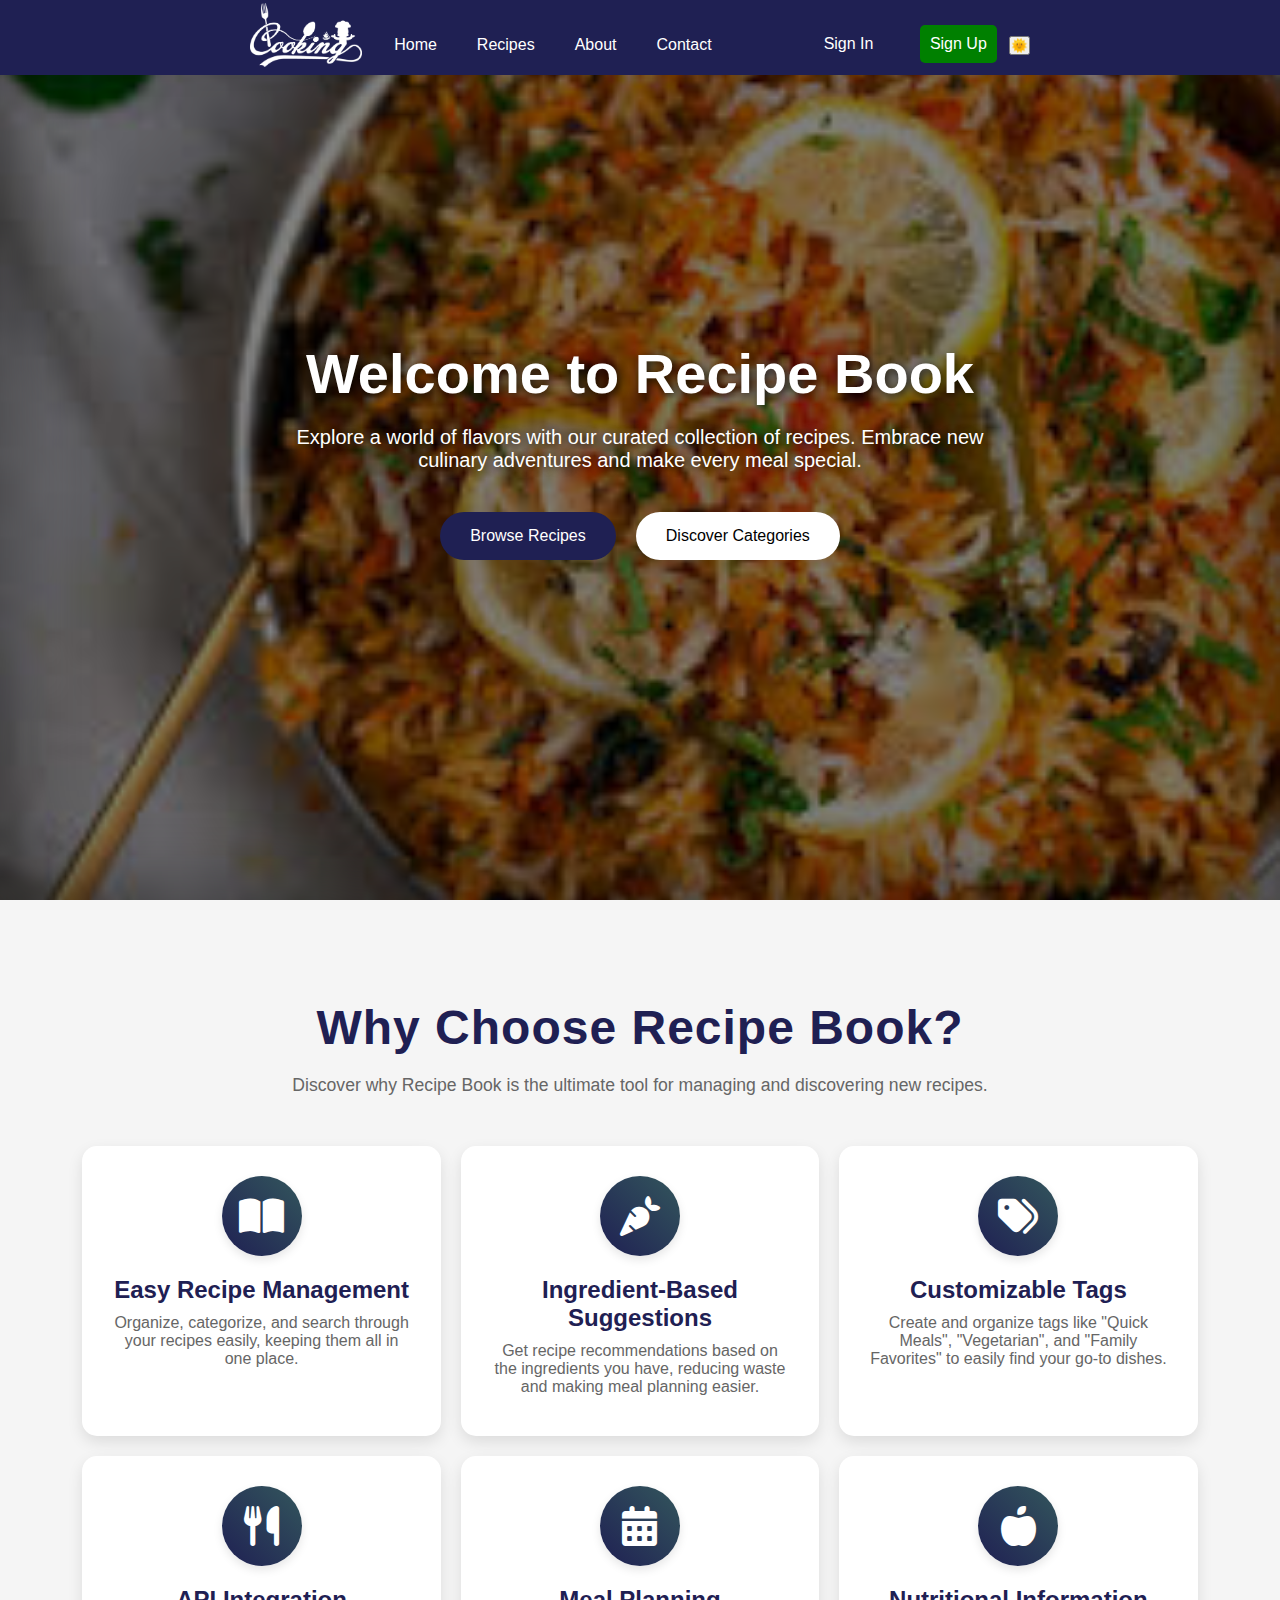
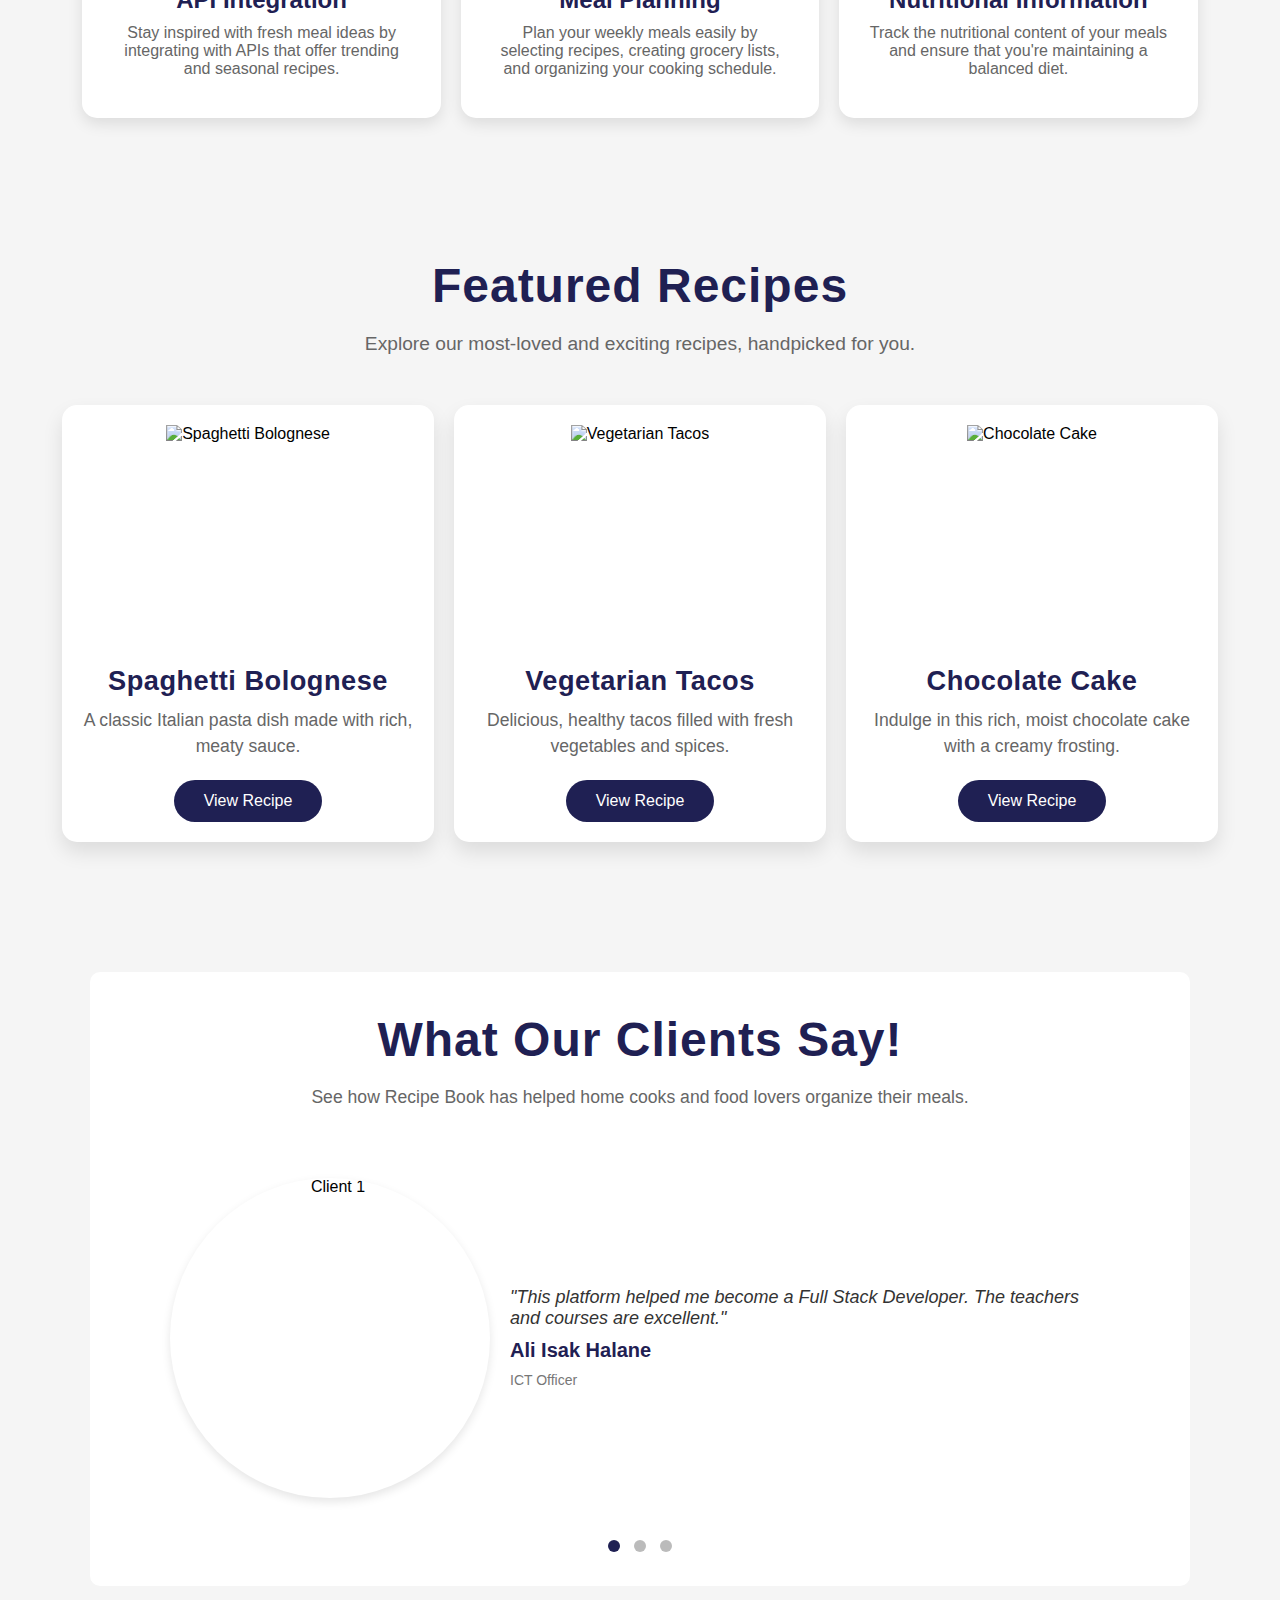
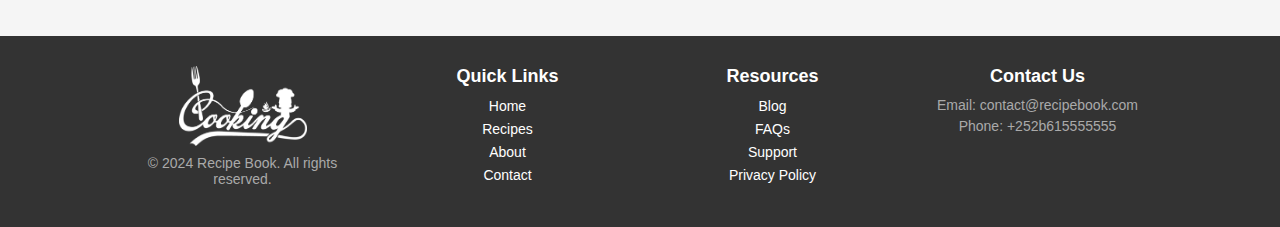
==== commit 9a01e5b8: "Update index.html" ====
--- a/index.html
+++ b/index.html
@@ -3,7 +3,8 @@
   <head>
     <meta charset="UTF-8" />
     <meta name="viewport" content="width=device-width, initial-scale=1.0" />
-    <title>Recipe Book</title>
+    <link rel="icon" type="image" href="images/logo.png" />
+    <title>Recipe </title>
     <link
       rel="stylesheet"
       href="https://cdnjs.cloudflare.com/ajax/libs/font-awesome/6.5.2/css/all.min.css"
@@ -13,7 +14,7 @@
   <body>
     <header>
       <nav class="navbar">
-        <img src="images/logo.png" alt="" class="logo">
+        <img src="images/logo.png" alt="" class="logo" />
         <a href="#" class="togle-button">
           <span class="bar"></span>
           <span class="bar"></span>
@@ -22,14 +23,19 @@
         <div class="navbar-links">
           <ul>
             <li><a href="/index.html">Home</a></li>
-            <li><a href="/recipes">Recipes</a></li>
-            <li><a href="/about">About</a></li>
+            <li><a href="/recipes.html">Recipes</a></li>
+            <li><a href="/about.html">About</a></li>
             <li><a href="/contact.html">Contact</a></li>
           </ul>
+
           <div class="header-actions">
             <button class="sign-in">Sign In</button>
             <button class="sign-up">Sign Up</button>
           </div>
+        </div>
+        <!-- Light/Dark Mode Toggle Button -->
+        <div class="theme-toggle">
+          <button id="theme-toggle-btn">🌞</button>
         </div>
       </nav>
     </header>
@@ -176,8 +182,8 @@
     <section class="testimonial-slider">
       <h2>What Our Clients Say!</h2>
       <p class="section-description">
-        See how Recipe Book has helped home cooks and food lovers organize
-        their meals.
+        See how Recipe Book has helped home cooks and food lovers organize their
+        meals.
       </p>
 
       <div class="testimonial-container">
@@ -240,37 +246,36 @@
       </div>
     </section>
     <footer class="footer">
-        <div class="footer-container">
-            <div class="footer-left">
-                <img src="images/logo.png" alt="">
-                <p>© 2024 Recipe Book. All rights reserved.</p>
-            </div>
-            <div class="footer-middle">
-                <h4>Quick Links</h4>
-                <ul>
-                    <li><a href="#">Home</a></li>
-                    <li><a href="#">Recipes</a></li>
-                    <li><a href="#">About</a></li>
-                    <li><a href="#">Contact</a></li>
-                </ul>
-            </div>
-            <div class="footer-resources">
-                <h4>Resources</h4>
-                <ul>
-                    <li><a href="#">Blog</a></li>
-                    <li><a href="#">FAQs</a></li>
-                    <li><a href="#">Support</a></li>
-                    <li><a href="#">Privacy Policy</a></li>
-                </ul>
-            </div>
-            <div class="footer-right">
-                <h4>Contact Us</h4>
-                <p>Email: contact@recipebook.com</p>
-                <p>Phone: +252b615555555</p>
-            </div>
-        </div>
+      <div class="footer-container">
+        <div class="footer-left">
+          <img src="images/logo.png" alt="" />
+          <p>© 2024 Recipe Book. All rights reserved.</p>
+        </div>
+        <div class="footer-middle">
+          <h4>Quick Links</h4>
+          <ul>
+            <li><a href="/index.html">Home</a></li>
+            <li><a href="/recipes.html">Recipes</a></li>
+            <li><a href="/about.html">About</a></li>
+            <li><a href="/contact.html">Contact</a></li>
+          </ul>
+        </div>
+        <div class="footer-resources">
+          <h4>Resources</h4>
+          <ul>
+            <li><a href="#">Blog</a></li>
+            <li><a href="#">FAQs</a></li>
+            <li><a href="#">Support</a></li>
+            <li><a href="#">Privacy Policy</a></li>
+          </ul>
+        </div>
+        <div class="footer-right">
+          <h4>Contact Us</h4>
+          <p>Email: contact@recipebook.com</p>
+          <p>Phone: +252b615555555</p>
+        </div>
+      </div>
     </footer>
-    
 
     <script src="main.js"></script>
   </body>
